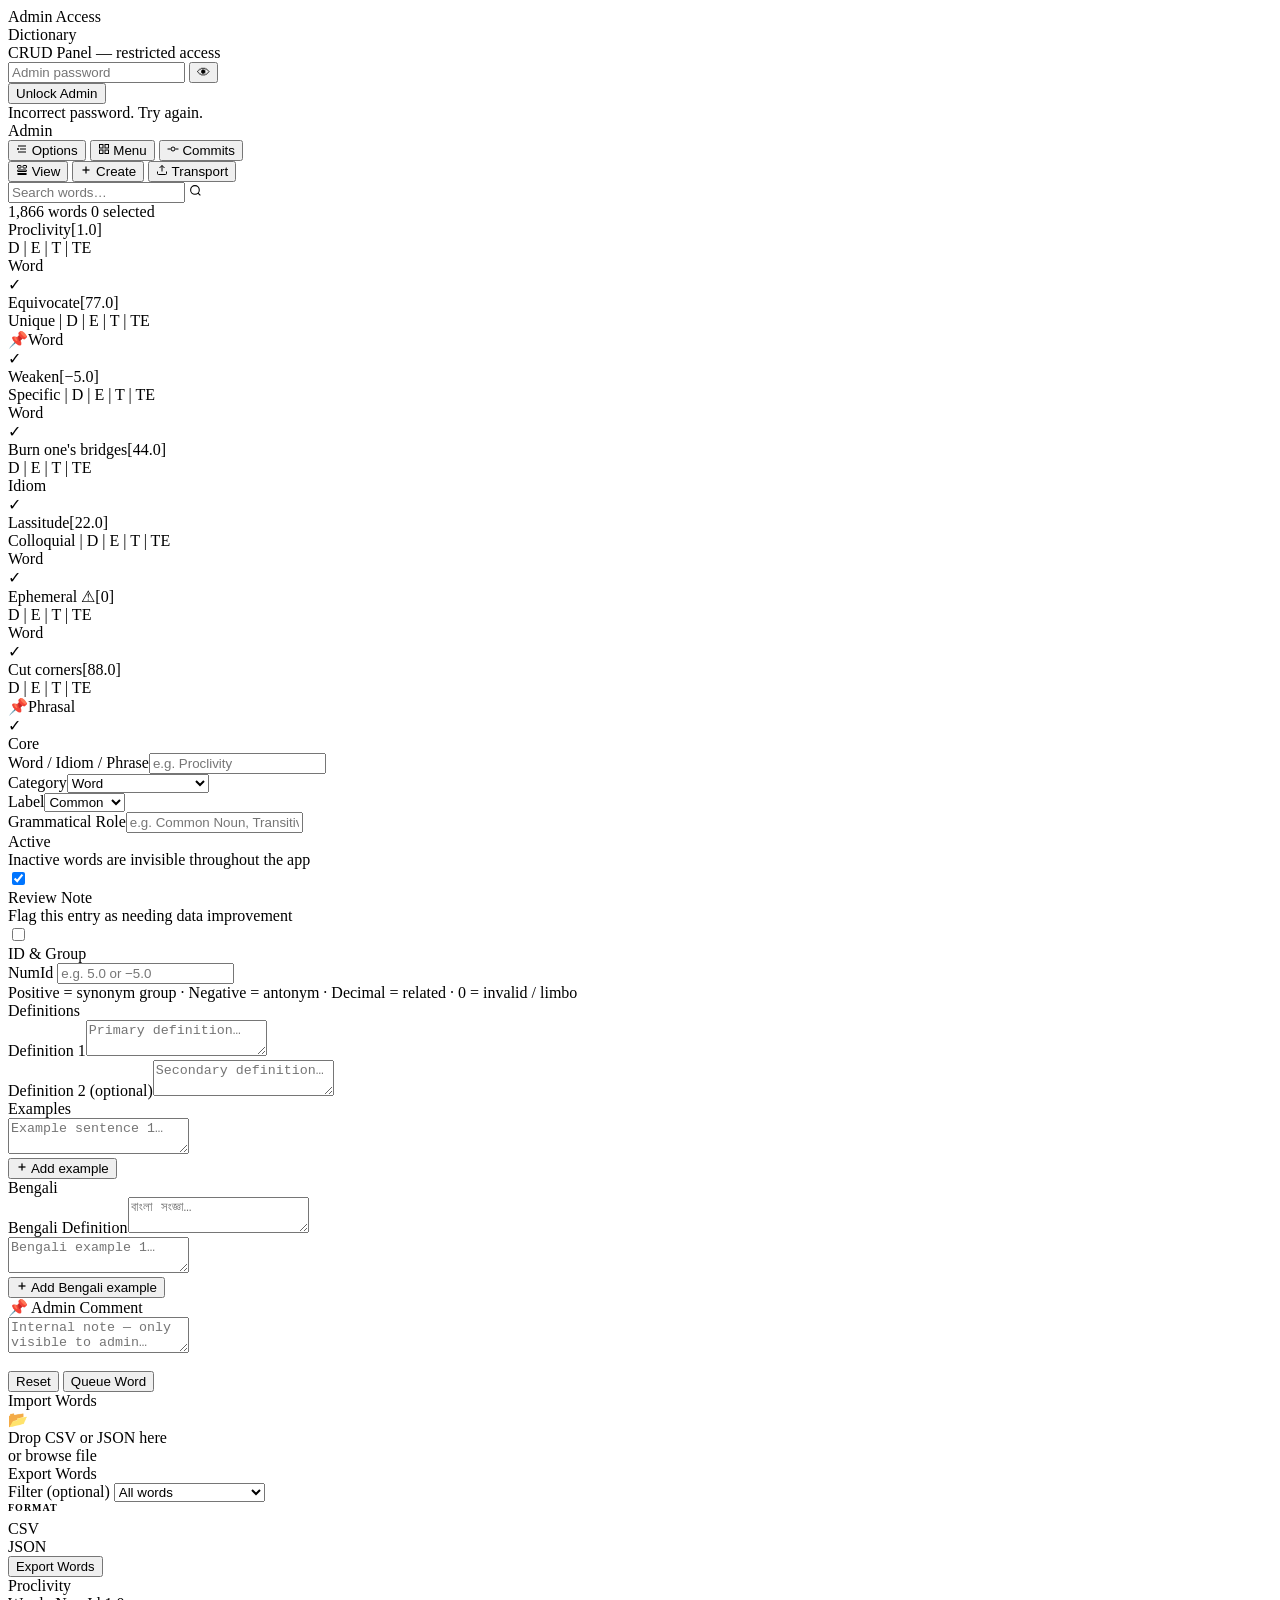
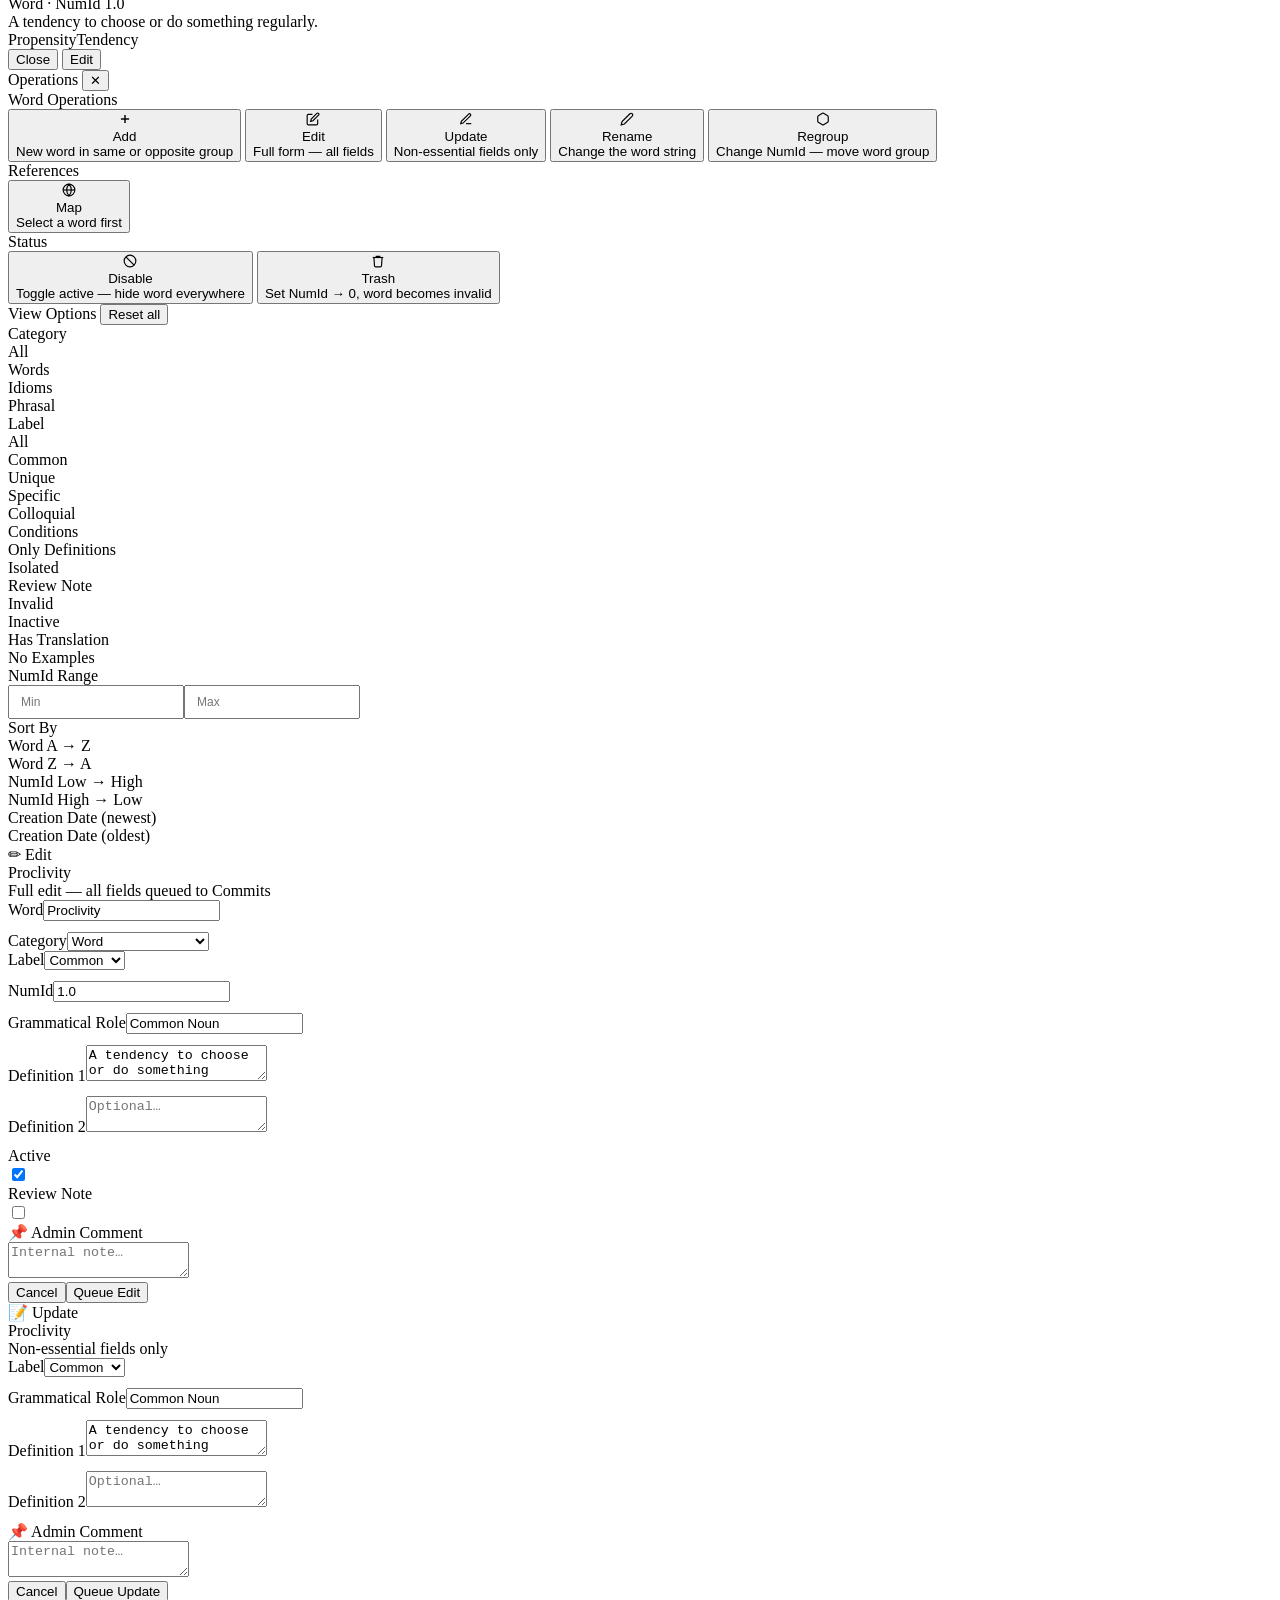
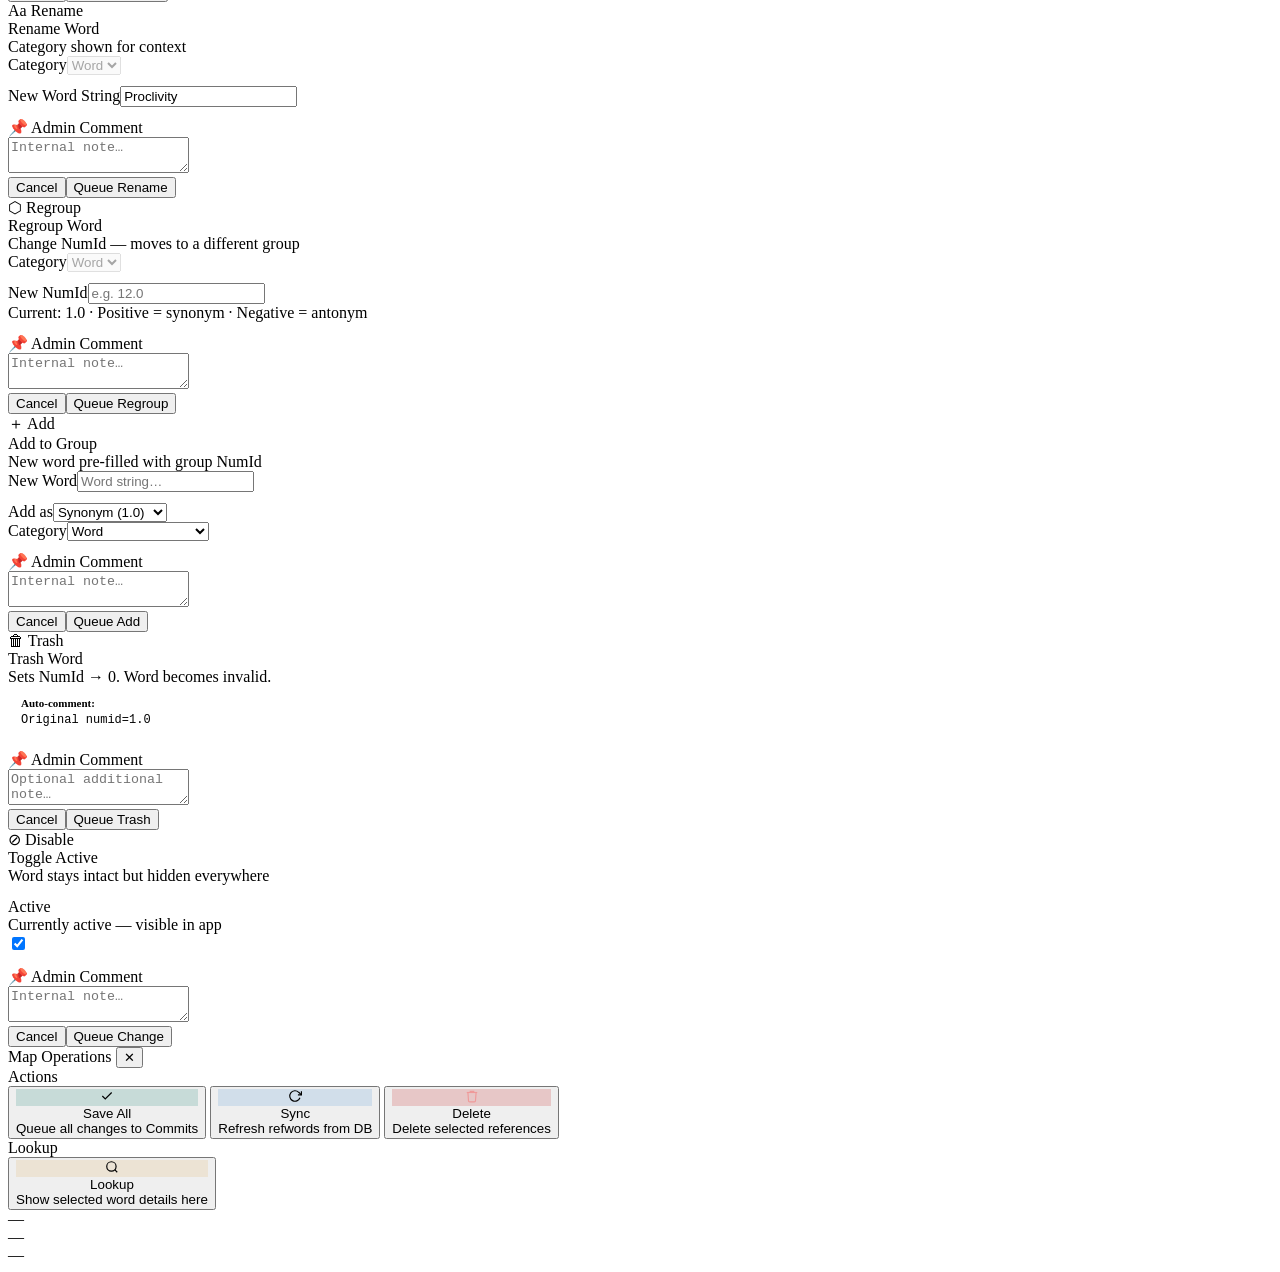
==== crud/index.html @ 8e841afc "Create index.html" ====
<!DOCTYPE html>
<html lang="en">
<head>
<meta charset="UTF-8">
<meta name="viewport" content="width=device-width, initial-scale=1.0, maximum-scale=1.0">
<title>Dictionary — CRUD</title>
<link href="https://fonts.googleapis.com/css2?family=Lora:ital,wght@0,400;0,600;0,700;1,400&family=DM+Sans:wght@300;400;500;600;700&display=swap" rel="stylesheet">
<link rel="stylesheet" href="../core/style.css">
</head>
<body>

<!-- ══ GATE ══ -->
<div class="screen active" id="gateScreen">
  <div class="gate-wrap">
    <div class="gate-eyebrow">Admin Access</div>
    <div class="gate-title">Dictionary</div>
    <div class="gate-subtitle">CRUD Panel — restricted access</div>
    <div class="gate-form">
      <div class="gate-input-wrap">
        <input type="password" id="gateInput" class="gate-input" placeholder="Admin password" autocomplete="off"/>
        <button class="gate-eye" onclick="toggleEye()">👁</button>
      </div>
      <button class="gate-btn" onclick="unlockAdmin()">Unlock Admin</button>
      <div class="gate-error hidden" id="gateError">Incorrect password. Try again.</div>
    </div>
  </div>
</div>

<!-- ══ CRUD SCREEN ══ -->
<div class="screen" id="crudScreen">

  <nav class="navbar">
    <div class="app-title">Admin</div>
    <div class="nav-right">
      <button class="nav-btn" onclick="openOptions()">
        <svg viewBox="0 0 24 24" width="12" height="12" fill="none" stroke="currentColor" stroke-width="2"><line x1="4" y1="6" x2="20" y2="6"/><line x1="8" y1="12" x2="20" y2="12"/><line x1="4" y1="18" x2="20" y2="18"/><circle cx="4" cy="12" r="2" fill="currentColor" stroke="none"/></svg>
        Options
      </button>
      <button class="nav-btn" onclick="openMenu()">
        <svg viewBox="0 0 24 24" width="12" height="12" fill="none" stroke="currentColor" stroke-width="2"><rect x="3" y="3" width="7" height="7"/><rect x="14" y="3" width="7" height="7"/><rect x="3" y="14" width="7" height="7"/><rect x="14" y="14" width="7" height="7"/></svg>
        Menu
      </button>
      <button class="nav-btn commit-btn" onclick="goToCommits()">
        <svg viewBox="0 0 24 24" width="12" height="12" fill="none" stroke="currentColor" stroke-width="2"><circle cx="12" cy="12" r="4"/><line x1="1.05" y1="12" x2="7" y2="12"/><line x1="17.01" y1="12" x2="22.96" y2="12"/></svg>
        Commits
        <span class="commit-badge" id="commitBadge" style="display:none">0</span>
      </button>
    </div>
  </nav>

  <div class="crud-tabs">
    <button class="crud-tab active" onclick="switchTab('view', this)">
      <svg viewBox="0 0 24 24" width="12" height="12" fill="none" stroke="currentColor" stroke-width="2"><rect x="3" y="3" width="7" height="5" rx="1"/><rect x="14" y="3" width="7" height="5" rx="1"/><rect x="3" y="12" width="18" height="3" rx="1"/><rect x="3" y="19" width="18" height="2" rx="1"/></svg>
      View
    </button>
    <button class="crud-tab" onclick="switchTab('create', this)">
      <svg viewBox="0 0 24 24" width="12" height="12" fill="none" stroke="currentColor" stroke-width="2.5"><line x1="12" y1="5" x2="12" y2="19"/><line x1="5" y1="12" x2="19" y2="12"/></svg>
      Create
    </button>
    <button class="crud-tab" onclick="switchTab('transport', this)">
      <svg viewBox="0 0 24 24" width="12" height="12" fill="none" stroke="currentColor" stroke-width="2"><path d="M21 15v4a2 2 0 0 1-2 2H5a2 2 0 0 1-2-2v-4"/><polyline points="17 8 12 3 7 8"/><line x1="12" y1="3" x2="12" y2="15"/></svg>
      Transport
    </button>
  </div>

  <div class="crud-body">

    <!-- VIEW TAB -->
    <div class="crud-panel active" id="panel-view">
      <div class="view-controls">
        <div class="view-search-wrap">
          <input class="view-search" type="text" placeholder="Search words…" oninput="filterView(this.value)"/>
          <svg class="view-search-icon" viewBox="0 0 24 24" width="13" height="13" fill="none" stroke="currentColor" stroke-width="2"><circle cx="11" cy="11" r="8"/><line x1="21" y1="21" x2="16.65" y2="16.65"/></svg>
        </div>
      </div>
      <div class="view-count-bar">
        <span class="view-count">1,866 words</span>
        <span class="view-selected-label" id="selectedLabel">0 selected</span>
      </div>
      <div id="wordTilesList">

        <div class="word-tile" data-uid="1" data-word="Proclivity" data-numid="1.0" data-cat="Word" data-label="" data-note="0" data-def="A tendency to choose or do something regularly; an inclination or predisposition toward a particular thing.">
          <div class="tile-inner">
            <div class="tile-body">
              <div class="tile-line1"><span class="tile-word">Proclivity</span><span class="tile-numid-wrap"><span class="tile-bracket">[</span><span class="tile-numid">1.0</span><span class="tile-bracket">]</span></span></div>
              <div class="tile-line2"><span class="tile-meta-text">D | E <span class="meta-dim">| T | TE</span></span></div>
            </div>
            <div class="tile-right"><span class="tile-badge badge-word">Word</span><div class="tile-check">✓</div></div>
          </div>
        </div>

        <div class="word-tile" data-uid="2" data-word="Equivocate" data-numid="77.0" data-cat="Word" data-label="Unique" data-note="1" data-def="Use ambiguous language so as to conceal the truth or avoid committing oneself.">
          <div class="tile-inner">
            <div class="tile-body">
              <div class="tile-line1"><span class="tile-word">Equivocate</span><span class="tile-numid-wrap"><span class="tile-bracket">[</span><span class="tile-numid">77.0</span><span class="tile-bracket">]</span></span></div>
              <div class="tile-line2"><span class="tile-meta-text">Unique | D | E | T | TE</span></div>
            </div>
            <div class="tile-right"><span class="tile-note-icon">📌</span><span class="tile-badge badge-word">Word</span><div class="tile-check">✓</div></div>
          </div>
        </div>

        <div class="word-tile" data-uid="3" data-word="Weaken" data-numid="-5.0" data-cat="Word" data-label="Specific" data-note="0" data-def="Make or become weaker in power, resolve, or physical strength.">
          <div class="tile-inner">
            <div class="tile-body">
              <div class="tile-line1"><span class="tile-word">Weaken</span><span class="tile-numid-wrap"><span class="tile-bracket">[</span><span class="tile-numid">−5.0</span><span class="tile-bracket">]</span></span></div>
              <div class="tile-line2"><span class="tile-meta-text">Specific | D <span class="meta-dim">| E | T | TE</span></span></div>
            </div>
            <div class="tile-right"><span class="tile-badge badge-word">Word</span><div class="tile-check">✓</div></div>
          </div>
        </div>

        <div class="word-tile" data-uid="4" data-word="Burn one's bridges" data-numid="44.0" data-cat="Idiom" data-label="" data-note="0" data-def="Do something that makes it impossible to return to a previous situation.">
          <div class="tile-inner">
            <div class="tile-body">
              <div class="tile-line1"><span class="tile-word">Burn one's bridges</span><span class="tile-numid-wrap"><span class="tile-bracket">[</span><span class="tile-numid">44.0</span><span class="tile-bracket">]</span></span></div>
              <div class="tile-line2"><span class="tile-meta-text">D | E | T <span class="meta-dim">| TE</span></span></div>
            </div>
            <div class="tile-right"><span class="tile-badge badge-idiom">Idiom</span><div class="tile-check">✓</div></div>
          </div>
        </div>

        <div class="word-tile inactive-tile" data-uid="5" data-word="Lassitude" data-numid="22.0" data-cat="Word" data-label="Colloquial" data-note="0" data-def="Physical or mental weariness; lack of energy.">
          <div class="tile-inner">
            <div class="tile-body">
              <div class="tile-line1"><span class="tile-word">Lassitude</span><span class="tile-numid-wrap"><span class="tile-bracket">[</span><span class="tile-numid">22.0</span><span class="tile-bracket">]</span></span></div>
              <div class="tile-line2"><span class="tile-meta-text">Colloquial <span class="meta-dim">| D | E | T | TE</span></span></div>
            </div>
            <div class="tile-right"><span class="tile-badge badge-word">Word</span><div class="tile-check">✓</div></div>
          </div>
        </div>

        <div class="word-tile invalid-tile" data-uid="6" data-word="Ephemeral" data-numid="0" data-cat="Word" data-label="" data-note="0" data-def="Lasting for a very short time.">
          <div class="tile-inner">
            <div class="tile-body">
              <div class="tile-line1"><span class="tile-word invalid">Ephemeral ⚠</span><span class="tile-numid-wrap"><span class="tile-bracket">[</span><span class="tile-numid" style="color:var(--warn)">0</span><span class="tile-bracket">]</span></span></div>
              <div class="tile-line2"><span class="tile-meta-text">D <span class="meta-dim">| E | T | TE</span></span></div>
            </div>
            <div class="tile-right"><span class="tile-badge badge-word">Word</span><div class="tile-check">✓</div></div>
          </div>
        </div>

        <div class="word-tile" data-uid="7" data-word="Cut corners" data-numid="88.0" data-cat="Phrasal" data-label="" data-note="1" data-def="Do something in the easiest or cheapest way, sacrificing quality.">
          <div class="tile-inner">
            <div class="tile-body">
              <div class="tile-line1"><span class="tile-word">Cut corners</span><span class="tile-numid-wrap"><span class="tile-bracket">[</span><span class="tile-numid">88.0</span><span class="tile-bracket">]</span></span></div>
              <div class="tile-line2"><span class="tile-meta-text">D | E <span class="meta-dim">| T | TE</span></span></div>
            </div>
            <div class="tile-right"><span class="tile-note-icon">📌</span><span class="tile-badge badge-phrasal">Phrasal</span><div class="tile-check">✓</div></div>
          </div>
        </div>

      </div>
    </div>

    <!-- CREATE TAB -->
    <div class="crud-panel" id="panel-create">
      <div class="form-section">
        <div class="form-section-header"><span class="form-section-title">Core</span></div>
        <div class="form-section-body">
          <div class="form-field"><label class="form-label">Word / Idiom / Phrase</label><input class="form-input" type="text" placeholder="e.g. Proclivity"/></div>
          <div class="form-row">
            <div class="form-field"><label class="form-label">Category</label><select class="form-select"><option>Word</option><option>Idiom / Phrase</option><option>Phrasal Verb / Prep.</option></select></div>
            <div class="form-field"><label class="form-label">Label</label><select class="form-select"><option value="0">Common</option><option value="1">Unique</option><option value="2">Specific</option><option value="3">Colloquial</option></select></div>
          </div>
          <div class="form-field"><label class="form-label">Grammatical Role</label><input class="form-input" type="text" placeholder="e.g. Common Noun, Transitive Verb…"/></div>
          <div class="toggle-row">
            <div><div class="toggle-label">Active</div><div class="toggle-sub">Inactive words are invisible throughout the app</div></div>
            <label class="toggle"><input type="checkbox" checked/><span class="toggle-slider"></span></label>
          </div>
          <div class="toggle-row">
            <div><div class="toggle-label">Review Note</div><div class="toggle-sub">Flag this entry as needing data improvement</div></div>
            <label class="toggle"><input type="checkbox"/><span class="toggle-slider"></span></label>
          </div>
        </div>
      </div>
      <div class="form-section">
        <div class="form-section-header"><span class="form-section-title">ID &amp; Group</span></div>
        <div class="form-section-body">
          <div class="form-field">
            <label class="form-label">NumId</label>
            <input class="form-input" type="number" step="0.1" placeholder="e.g. 5.0 or −5.0"/>
            <div class="numid-hint">Positive = synonym group · Negative = antonym · Decimal = related · 0 = invalid / limbo</div>
          </div>
        </div>
      </div>
      <div class="form-section">
        <div class="form-section-header"><span class="form-section-title">Definitions</span></div>
        <div class="form-section-body">
          <div class="form-field"><label class="form-label">Definition 1</label><textarea class="form-input" placeholder="Primary definition…"></textarea></div>
          <div class="form-field"><label class="form-label">Definition 2 <span style="font-weight:400;text-transform:none;letter-spacing:0">(optional)</span></label><textarea class="form-input" placeholder="Secondary definition…"></textarea></div>
        </div>
      </div>
      <div class="form-section">
        <div class="form-section-header"><span class="form-section-title">Examples</span><span style="font-size:11px;color:rgba(255,255,255,.4)">up to 5</span></div>
        <div class="form-section-body">
          <div class="examples-list" id="examplesList">
            <div class="example-row"><textarea class="form-input" placeholder="Example sentence 1…"></textarea></div>
          </div>
          <button class="add-more-btn" onclick="addExample()">
            <svg viewBox="0 0 24 24" width="12" height="12" fill="none" stroke="currentColor" stroke-width="2.5"><line x1="12" y1="5" x2="12" y2="19"/><line x1="5" y1="12" x2="19" y2="12"/></svg>
            Add example
          </button>
        </div>
      </div>
      <div class="form-section">
        <div class="form-section-header"><span class="form-section-title">Bengali</span><span style="font-size:11px;color:rgba(255,255,255,.4)">optional</span></div>
        <div class="form-section-body">
          <div class="form-field"><label class="form-label">Bengali Definition</label><textarea class="form-input" placeholder="বাংলা সংজ্ঞা…"></textarea></div>
          <div class="examples-list" id="bengaliExList">
            <div class="example-row"><textarea class="form-input" placeholder="Bengali example 1…"></textarea></div>
          </div>
          <button class="add-more-btn" onclick="addBengaliExample()">
            <svg viewBox="0 0 24 24" width="12" height="12" fill="none" stroke="currentColor" stroke-width="2.5"><line x1="12" y1="5" x2="12" y2="19"/><line x1="5" y1="12" x2="19" y2="12"/></svg>
            Add Bengali example
          </button>
        </div>
      </div>
      <div class="comment-box" style="margin-bottom:14px">
        <div class="comment-box-label">📌 Admin Comment</div>
        <textarea placeholder="Internal note — only visible to admin…"></textarea>
      </div>
      <div class="form-actions">
        <button class="btn-secondary" onclick="resetForm()">Reset</button>
        <button class="btn-primary" onclick="queueAction('create')">Queue Word</button>
      </div>
    </div>

    <!-- TRANSPORT TAB -->
    <div class="crud-panel" id="panel-transport">
      <div class="form-section">
        <div class="form-section-header"><span class="form-section-title">Import Words</span></div>
        <div class="form-section-body" style="padding-bottom:0">
          <div class="import-drop-zone" id="dropZone" onclick="simulateUpload()" style="margin-bottom:0;border-radius:9px;">
            <div class="import-drop-icon">📂</div>
            <div class="import-drop-title">Drop CSV or JSON here</div>
            <div class="import-drop-sub">or <span>browse file</span></div>
          </div>
        </div>
        <div id="importPreviewWrap" style="display:none">
          <div class="import-summary" style="margin:12px 15px;border-radius:9px;">
            <div class="summary-stat"><div class="summary-num">42</div><div class="summary-label">To Add</div></div>
            <div class="summary-stat"><div class="summary-num" style="color:var(--syn)">3</div><div class="summary-label">Skipped</div></div>
            <div class="summary-stat"><div class="summary-num" style="color:var(--def)">0</div><div class="summary-label">Errors</div></div>
          </div>
          <div class="import-table-wrap" style="margin:0 0 1px">
            <table class="import-table">
              <thead><tr><th>Word</th><th>NumId</th><th>Definition</th><th>Status</th></tr></thead>
              <tbody>
                <tr><td class="td-word">Equivocate</td><td class="td-id">77.0</td><td>To use ambiguous…</td><td><span style="font-size:10px;font-weight:700;padding:2px 7px;border-radius:999px;background:var(--syn-bg);color:var(--syn)">New</span></td></tr>
                <tr class="td-skip"><td class="td-word">Abase</td><td class="td-id">12.0</td><td>To lower in rank…</td><td><span style="font-size:10px;font-weight:700;padding:2px 7px;border-radius:999px;background:var(--surface2);color:var(--text-secondary)">Skip</span></td></tr>
                <tr><td class="td-word">Loquacious</td><td class="td-id">99.0</td><td>Tending to talk…</td><td><span style="font-size:10px;font-weight:700;padding:2px 7px;border-radius:999px;background:var(--syn-bg);color:var(--syn)">New</span></td></tr>
              </tbody>
            </table>
          </div>
          <div style="padding:12px 15px;display:flex;gap:8px">
            <button class="btn-secondary" style="font-size:13px;padding:10px" onclick="resetImport()">Cancel</button>
            <button class="btn-primary" style="font-size:13px;padding:10px" onclick="queueAction('import');resetImport()">Queue 42 Words</button>
          </div>
        </div>
      </div>
      <div class="export-section">
        <div class="export-header"><span class="export-title">Export Words</span></div>
        <div class="export-body">
          <div class="form-field">
            <label class="form-label">Filter (optional)</label>
            <select class="form-select"><option>All words</option><option>Category: Words only</option><option>Category: Idioms only</option><option>Label: Unique</option><option>Valid words only</option></select>
          </div>
          <div>
            <div class="opt-group-label" style="font-size:10px;font-weight:700;text-transform:uppercase;letter-spacing:1px;color:var(--text-secondary);margin-bottom:7px;">Format</div>
            <div class="export-format-row">
              <div class="format-chip active" onclick="selectFormat(this)">CSV</div>
              <div class="format-chip" onclick="selectFormat(this)">JSON</div>
            </div>
          </div>
          <button class="btn-primary" style="font-size:13px" onclick="showToast('📥 Export ready','success')">Export Words</button>
        </div>
      </div>
    </div>

  </div>
</div>

<!-- ══ HOLD POPUP ══ -->
<div class="hold-overlay" id="holdOverlay" onclick="closeHoldPopup()">
  <div class="hold-popup" onclick="event.stopPropagation()">
    <div class="hold-popup-handle"></div>
    <div class="hold-popup-word" id="popupWord">Proclivity</div>
    <div class="hold-popup-meta" id="popupMeta">Word · NumId 1.0</div>
    <div class="hold-popup-def" id="popupDef">A tendency to choose or do something regularly.</div>
    <div class="hold-popup-syns"><span class="hold-popup-syn">Propensity</span><span class="hold-popup-syn">Tendency</span></div>
    <div class="hold-popup-actions">
      <button class="hold-popup-btn hold-popup-close" onclick="closeHoldPopup()">Close</button>
      <button class="hold-popup-btn hold-popup-edit" onclick="closeHoldPopup();openOpModal('edit')">Edit</button>
    </div>
  </div>
</div>

<!-- ══ CRUD MENU ══ -->
<div class="sidebar-overlay" id="sidebarOverlay" onclick="closeMenu()"></div>
<div class="sidebar" id="crudMenuSidebar">
  <div class="sidebar-header">
    <span class="sidebar-title">Operations</span>
    <button class="sidebar-close" onclick="closeMenu()">✕</button>
  </div>
  <div class="sidebar-section-label">Word Operations</div>
  <button class="menu-item" id="menuAdd" onclick="closeMenu();openOpModal('add')">
    <div class="menu-icon mi-add"><svg viewBox="0 0 24 24" width="14" height="14" fill="none" stroke="currentColor" stroke-width="2.5"><line x1="12" y1="5" x2="12" y2="19"/><line x1="5" y1="12" x2="19" y2="12"/></svg></div>
    <div class="menu-text"><div class="menu-label">Add</div><div class="menu-desc">New word in same or opposite group</div></div>
  </button>
  <button class="menu-item" id="menuEdit" onclick="closeMenu();openOpModal('edit')">
    <div class="menu-icon mi-edit"><svg viewBox="0 0 24 24" width="14" height="14" fill="none" stroke="currentColor" stroke-width="2"><path d="M11 4H4a2 2 0 0 0-2 2v14a2 2 0 0 0 2 2h14a2 2 0 0 0 2-2v-7"/><path d="M18.5 2.5a2.121 2.121 0 0 1 3 3L12 15l-4 1 1-4 9.5-9.5z"/></svg></div>
    <div class="menu-text"><div class="menu-label">Edit</div><div class="menu-desc">Full form — all fields</div></div>
  </button>
  <button class="menu-item" id="menuUpdate" onclick="closeMenu();openOpModal('update')">
    <div class="menu-icon mi-update"><svg viewBox="0 0 24 24" width="14" height="14" fill="none" stroke="currentColor" stroke-width="2"><path d="M12 20h9"/><path d="M16.5 3.5a2.121 2.121 0 0 1 3 3L7 19l-4 1 1-4L16.5 3.5z"/></svg></div>
    <div class="menu-text"><div class="menu-label">Update</div><div class="menu-desc">Non-essential fields only</div></div>
  </button>
  <button class="menu-item" id="menuRename" onclick="closeMenu();openOpModal('rename')">
    <div class="menu-icon mi-rename"><svg viewBox="0 0 24 24" width="14" height="14" fill="none" stroke="currentColor" stroke-width="2"><path d="M17 3a2.828 2.828 0 1 1 4 4L7.5 20.5 2 22l1.5-5.5L17 3z"/></svg></div>
    <div class="menu-text"><div class="menu-label">Rename</div><div class="menu-desc">Change the word string</div></div>
  </button>
  <button class="menu-item" id="menuRegroup" onclick="closeMenu();openOpModal('regroup')">
    <div class="menu-icon mi-regroup"><svg viewBox="0 0 24 24" width="14" height="14" fill="none" stroke="currentColor" stroke-width="2"><path d="M21 16V8a2 2 0 0 0-1-1.73l-7-4a2 2 0 0 0-2 0l-7 4A2 2 0 0 0 3 8v8a2 2 0 0 0 1 1.73l7 4a2 2 0 0 0 2 0l7-4A2 2 0 0 0 21 16z"/></svg></div>
    <div class="menu-text"><div class="menu-label">Regroup</div><div class="menu-desc">Change NumId — move word group</div></div>
  </button>
  <div class="sidebar-divider"></div>
  <div class="sidebar-section-label">References</div>
  <button class="menu-item" id="menuMapBtn" onclick="closeMenu();openMapPanel()">
    <div class="menu-icon mi-map"><svg viewBox="0 0 24 24" width="14" height="14" fill="none" stroke="currentColor" stroke-width="2"><circle cx="12" cy="12" r="10"/><line x1="2" y1="12" x2="22" y2="12"/><path d="M12 2a15.3 15.3 0 0 1 4 10 15.3 15.3 0 0 1-4 10 15.3 15.3 0 0 1-4-10 15.3 15.3 0 0 1 4-10z"/></svg></div>
    <div class="menu-text"><div class="menu-label">Map</div><div class="menu-desc" id="mapMenuDesc">Select a word first</div></div>
  </button>
  <div class="sidebar-divider"></div>
  <div class="sidebar-section-label">Status</div>
  <button class="menu-item" id="menuDisable" onclick="closeMenu();openOpModal('disable')">
    <div class="menu-icon mi-disable"><svg viewBox="0 0 24 24" width="14" height="14" fill="none" stroke="currentColor" stroke-width="2"><circle cx="12" cy="12" r="10"/><line x1="4.93" y1="4.93" x2="19.07" y2="19.07"/></svg></div>
    <div class="menu-text"><div class="menu-label">Disable</div><div class="menu-desc">Toggle active — hide word everywhere</div></div>
  </button>
  <button class="menu-item" id="menuTrash" onclick="closeMenu();openOpModal('trash')">
    <div class="menu-icon mi-trash"><svg viewBox="0 0 24 24" width="14" height="14" fill="none" stroke="currentColor" stroke-width="2"><polyline points="3 6 5 6 21 6"/><path d="M19 6l-1 14a2 2 0 0 1-2 2H8a2 2 0 0 1-2-2L5 6"/><path d="M9 6V4h6v2"/></svg></div>
    <div class="menu-text"><div class="menu-label">Trash</div><div class="menu-desc">Set NumId → 0, word becomes invalid</div></div>
  </button>
</div>

<!-- ══ OPTIONS SHEET ══ -->
<div class="options-overlay" id="optionsOverlay" onclick="closeOptions()"></div>
<div class="options-sheet" id="optionsSheet">
  <div class="options-handle"></div>
  <div class="options-header">
    <span class="options-title">View Options</span>
    <button class="options-reset" onclick="showToast('Options reset')">Reset all</button>
  </div>
  <div class="options-body">
    <div><div class="opt-group-label">Category</div><div class="opt-chips"><div class="opt-chip active" onclick="toggleChip(this)">All</div><div class="opt-chip" onclick="toggleChip(this)">Words</div><div class="opt-chip" onclick="toggleChip(this)">Idioms</div><div class="opt-chip" onclick="toggleChip(this)">Phrasal</div></div></div>
    <div><div class="opt-group-label">Label</div><div class="opt-chips"><div class="opt-chip active" onclick="toggleChip(this)">All</div><div class="opt-chip" onclick="toggleChip(this)">Common</div><div class="opt-chip" onclick="toggleChip(this)">Unique</div><div class="opt-chip" onclick="toggleChip(this)">Specific</div><div class="opt-chip" onclick="toggleChip(this)">Colloquial</div></div></div>
    <div><div class="opt-group-label">Conditions</div><div class="opt-chips"><div class="opt-chip" onclick="toggleChip(this)">Only Definitions</div><div class="opt-chip ant-chip" onclick="toggleChip(this)">Isolated</div><div class="opt-chip" onclick="toggleChip(this)">Review Note</div><div class="opt-chip danger-chip" onclick="toggleChip(this)">Invalid</div><div class="opt-chip danger-chip" onclick="toggleChip(this)">Inactive</div><div class="opt-chip" onclick="toggleChip(this)">Has Translation</div><div class="opt-chip" onclick="toggleChip(this)">No Examples</div></div></div>
    <div><div class="opt-group-label">NumId Range</div><div class="form-row" style="gap:8px"><input class="form-input" type="number" placeholder="Min" style="font-size:12px;padding:8px 11px"/><input class="form-input" type="number" placeholder="Max" style="font-size:12px;padding:8px 11px"/></div></div>
    <div>
      <div class="opt-group-label">Sort By</div>
      <div class="sort-option active" onclick="selectSort(this)"><div class="sort-dot"></div><span class="sort-option-label">Word A → Z</span></div>
      <div class="sort-option" onclick="selectSort(this)"><div class="sort-dot"></div><span class="sort-option-label">Word Z → A</span></div>
      <div class="sort-option" onclick="selectSort(this)"><div class="sort-dot"></div><span class="sort-option-label">NumId Low → High</span></div>
      <div class="sort-option" onclick="selectSort(this)"><div class="sort-dot"></div><span class="sort-option-label">NumId High → Low</span></div>
      <div class="sort-option" onclick="selectSort(this)"><div class="sort-dot"></div><span class="sort-option-label">Creation Date (newest)</span></div>
      <div class="sort-option" onclick="selectSort(this)"><div class="sort-dot"></div><span class="sort-option-label">Creation Date (oldest)</span></div>
    </div>
  </div>
</div>

<!-- ══ OPERATION MODALS ══ -->
<div class="modal-overlay" id="editModal">
  <div class="modal"><div class="modal-handle"></div><span class="op-badge op-edit">✏ Edit</span><div class="modal-title">Proclivity</div><div class="modal-subtitle">Full edit — all fields queued to Commits</div>
  <div class="form-field" style="margin-bottom:11px"><label class="form-label">Word</label><input class="form-input" type="text" value="Proclivity"/></div>
  <div class="form-row" style="margin-bottom:11px"><div class="form-field"><label class="form-label">Category</label><select class="form-select"><option>Word</option><option>Idiom / Phrase</option><option>Phrasal Verb / Prep.</option></select></div><div class="form-field"><label class="form-label">Label</label><select class="form-select"><option>Common</option><option>Unique</option><option>Specific</option><option>Colloquial</option></select></div></div>
  <div class="form-field" style="margin-bottom:11px"><label class="form-label">NumId</label><input class="form-input" type="number" value="1.0"/></div>
  <div class="form-field" style="margin-bottom:11px"><label class="form-label">Grammatical Role</label><input class="form-input" type="text" value="Common Noun"/></div>
  <div class="form-field" style="margin-bottom:11px"><label class="form-label">Definition 1</label><textarea class="form-input">A tendency to choose or do something regularly.</textarea></div>
  <div class="form-field" style="margin-bottom:11px"><label class="form-label">Definition 2</label><textarea class="form-input" placeholder="Optional…"></textarea></div>
  <div class="toggle-row"><div><div class="toggle-label">Active</div></div><label class="toggle"><input type="checkbox" checked/><span class="toggle-slider"></span></label></div>
  <div class="toggle-row"><div><div class="toggle-label">Review Note</div></div><label class="toggle"><input type="checkbox"/><span class="toggle-slider"></span></label></div>
  <div class="comment-box"><div class="comment-box-label">📌 Admin Comment</div><textarea placeholder="Internal note…"></textarea></div>
  <div class="modal-btn-row"><button class="btn-secondary" onclick="closeModal('editModal')">Cancel</button><button class="btn-primary" onclick="closeModal('editModal');queueAction('edit')">Queue Edit</button></div>
  </div>
</div>

<div class="modal-overlay" id="updateModal">
  <div class="modal"><div class="modal-handle"></div><span class="op-badge op-update">📝 Update</span><div class="modal-title">Proclivity</div><div class="modal-subtitle">Non-essential fields only</div>
  <div class="form-field" style="margin-bottom:11px"><label class="form-label">Label</label><select class="form-select"><option>Common</option><option>Unique</option><option>Specific</option><option>Colloquial</option></select></div>
  <div class="form-field" style="margin-bottom:11px"><label class="form-label">Grammatical Role</label><input class="form-input" type="text" value="Common Noun"/></div>
  <div class="form-field" style="margin-bottom:11px"><label class="form-label">Definition 1</label><textarea class="form-input">A tendency to choose or do something regularly.</textarea></div>
  <div class="form-field" style="margin-bottom:11px"><label class="form-label">Definition 2</label><textarea class="form-input" placeholder="Optional…"></textarea></div>
  <div class="comment-box"><div class="comment-box-label">📌 Admin Comment</div><textarea placeholder="Internal note…"></textarea></div>
  <div class="modal-btn-row"><button class="btn-secondary" onclick="closeModal('updateModal')">Cancel</button><button class="btn-primary" onclick="closeModal('updateModal');queueAction('update')">Queue Update</button></div>
  </div>
</div>

<div class="modal-overlay" id="renameModal">
  <div class="modal"><div class="modal-handle"></div><span class="op-badge op-rename">Aa Rename</span><div class="modal-title">Rename Word</div><div class="modal-subtitle">Category shown for context</div>
  <div class="form-field" style="margin-bottom:11px"><label class="form-label">Category</label><select class="form-select" disabled><option>Word</option></select></div>
  <div class="form-field" style="margin-bottom:11px"><label class="form-label">New Word String</label><input class="form-input" type="text" value="Proclivity"/></div>
  <div class="comment-box"><div class="comment-box-label">📌 Admin Comment</div><textarea placeholder="Internal note…"></textarea></div>
  <div class="modal-btn-row"><button class="btn-secondary" onclick="closeModal('renameModal')">Cancel</button><button class="btn-primary" onclick="closeModal('renameModal');queueAction('rename')">Queue Rename</button></div>
  </div>
</div>

<div class="modal-overlay" id="regroupModal">
  <div class="modal"><div class="modal-handle"></div><span class="op-badge op-regroup">⬡ Regroup</span><div class="modal-title">Regroup Word</div><div class="modal-subtitle">Change NumId — moves to a different group</div>
  <div class="form-field" style="margin-bottom:11px"><label class="form-label">Category</label><select class="form-select" disabled><option>Word</option></select></div>
  <div class="form-field" style="margin-bottom:4px"><label class="form-label">New NumId</label><input class="form-input" type="number" step="0.1" placeholder="e.g. 12.0"/><div class="numid-hint">Current: 1.0 · Positive = synonym · Negative = antonym</div></div>
  <div class="comment-box" style="margin-top:12px"><div class="comment-box-label">📌 Admin Comment</div><textarea placeholder="Internal note…"></textarea></div>
  <div class="modal-btn-row"><button class="btn-secondary" onclick="closeModal('regroupModal')">Cancel</button><button class="btn-primary" onclick="closeModal('regroupModal');queueAction('regroup')">Queue Regroup</button></div>
  </div>
</div>

<div class="modal-overlay" id="addModal">
  <div class="modal"><div class="modal-handle"></div><span class="op-badge op-add">＋ Add</span><div class="modal-title">Add to Group</div><div class="modal-subtitle">New word pre-filled with group NumId</div>
  <div class="form-field" style="margin-bottom:11px"><label class="form-label">New Word</label><input class="form-input" type="text" placeholder="Word string…"/></div>
  <div class="form-row" style="margin-bottom:11px"><div class="form-field"><label class="form-label">Add as</label><select class="form-select"><option>Synonym (1.0)</option><option>Antonym (−1.0)</option></select></div><div class="form-field"><label class="form-label">Category</label><select class="form-select"><option>Word</option><option>Idiom / Phrase</option><option>Phrasal Verb / Prep.</option></select></div></div>
  <div class="comment-box"><div class="comment-box-label">📌 Admin Comment</div><textarea placeholder="Internal note…"></textarea></div>
  <div class="modal-btn-row"><button class="btn-secondary" onclick="closeModal('addModal')">Cancel</button><button class="btn-primary" onclick="closeModal('addModal');queueAction('add')">Queue Add</button></div>
  </div>
</div>

<div class="modal-overlay" id="trashModal">
  <div class="modal"><div class="modal-handle"></div><span class="op-badge op-trash">🗑 Trash</span><div class="modal-title">Trash Word</div><div class="modal-subtitle" style="color:var(--danger)">Sets NumId → 0. Word becomes invalid.</div>
  <div style="background:var(--danger-bg);border:1px solid var(--danger-border);border-radius:9px;padding:11px 13px;margin-bottom:12px"><div style="font-size:11px;font-weight:700;color:var(--danger);margin-bottom:4px">Auto-comment:</div><div style="font-size:12px;font-family:monospace;color:var(--text)">Original numid=1.0</div></div>
  <div class="comment-box"><div class="comment-box-label">📌 Admin Comment</div><textarea placeholder="Optional additional note…"></textarea></div>
  <div class="modal-btn-row"><button class="btn-secondary" onclick="closeModal('trashModal')">Cancel</button><button class="btn-danger" style="flex:2" onclick="closeModal('trashModal');queueAction('trash')">Queue Trash</button></div>
  </div>
</div>

<div class="modal-overlay" id="disableModal">
  <div class="modal"><div class="modal-handle"></div><span class="op-badge op-disable">⊘ Disable</span><div class="modal-title">Toggle Active</div><div class="modal-subtitle">Word stays intact but hidden everywhere</div>
  <div class="toggle-row" style="padding:13px 0"><div><div class="toggle-label">Active</div><div class="toggle-sub">Currently active — visible in app</div></div><label class="toggle"><input type="checkbox" checked/><span class="toggle-slider"></span></label></div>
  <div class="comment-box"><div class="comment-box-label">📌 Admin Comment</div><textarea placeholder="Internal note…"></textarea></div>
  <div class="modal-btn-row"><button class="btn-secondary" onclick="closeModal('disableModal')">Cancel</button><button class="btn-primary" onclick="closeModal('disableModal');queueAction('disable')">Queue Change</button></div>
  </div>
</div>

<!-- ══ MAP OVERLAY ══ -->
<div class="map-overlay" id="mapOverlay" style="display:none">
  <nav class="navbar">
    <div style="display:flex;align-items:center;gap:10px;flex:1;min-width:0;">
      <button class="nav-back" onclick="closeMapPanel()">
        <svg viewBox="0 0 24 24" width="16" height="16" fill="none" stroke="currentColor" stroke-width="2.5"><polyline points="15 18 9 12 15 6"/></svg>
      </button>
      <div style="font-family:'Lora',serif;font-size:13px;font-weight:700;color:var(--accent-light);letter-spacing:.3px;">Map · References</div>
    </div>
    <div class="nav-right">
      <button class="nav-btn" onclick="openMapMenu()">
        <svg viewBox="0 0 24 24" width="12" height="12" fill="none" stroke="currentColor" stroke-width="2"><rect x="3" y="3" width="7" height="7"/><rect x="14" y="3" width="7" height="7"/><rect x="3" y="14" width="7" height="7"/><rect x="14" y="14" width="7" height="7"/></svg>
        Menu
      </button>
    </div>
  </nav>

  <div class="map-tabs">
    <button class="map-tab active" onclick="switchMapTab('list',this)">
      <svg viewBox="0 0 24 24" width="12" height="12" fill="none" stroke="currentColor" stroke-width="2"><line x1="8" y1="6" x2="21" y2="6"/><line x1="8" y1="12" x2="21" y2="12"/><line x1="8" y1="18" x2="21" y2="18"/><line x1="3" y1="6" x2="3.01" y2="6"/><line x1="3" y1="12" x2="3.01" y2="12"/><line x1="3" y1="18" x2="3.01" y2="18"/></svg>
      List
    </button>
    <button class="map-tab" onclick="switchMapTab('change',this)">
      <svg viewBox="0 0 24 24" width="12" height="12" fill="none" stroke="currentColor" stroke-width="2"><path d="M11 4H4a2 2 0 0 0-2 2v14a2 2 0 0 0 2 2h14a2 2 0 0 0 2-2v-7"/><path d="M18.5 2.5a2.121 2.121 0 0 1 3 3L12 15l-4 1 1-4 9.5-9.5z"/></svg>
      Change
    </button>
    <button class="map-tab" onclick="switchMapTab('ie',this)">
      <svg viewBox="0 0 24 24" width="12" height="12" fill="none" stroke="currentColor" stroke-width="2"><path d="M21 15v4a2 2 0 0 1-2 2H5a2 2 0 0 1-2-2v-4"/><polyline points="7 10 12 15 17 10"/><line x1="12" y1="15" x2="12" y2="3"/></svg>
      Import / Export
    </button>
  </div>

  <div class="map-body">

    <div class="map-panel active" id="mpanel-list">
      <div class="base-word-card">
        <button class="base-card-edit" onclick="showToast('Edit base word…')">🔧</button>
        <div class="base-card-eyebrow">Base Word</div>
        <div class="base-card-word" id="mapBaseWord">—</div>
        <div class="base-card-meta" id="mapBaseMeta">—</div>
        <div class="base-card-def" id="mapBaseDef">—</div>
      </div>
      <div class="ref-count-bar">
        <span class="ref-count" id="mapRefCount">0 references</span>
        <span class="ref-selected-label" id="mapRefSelectedLabel">0 selected</span>
      </div>
      <div class="ref-list" id="mapRefList">
        <div class="ref-row-wrap" id="mwrap-0">
          <div class="ref-row" id="mrow-0">
            <div class="ref-check" onclick="toggleMapRefSelect(0)">✓</div>
            <div class="ref-row-left" onclick="toggleMapRefSelect(0)">
              <div class="ref-word-line"><span class="ref-word">Tendency</span><span class="ref-numid">· 1.0</span></div>
              <div class="ref-meta"><span class="ref-type-badge">coin</span><span class="ref-sep">·</span><span class="ref-conf high">High confidence</span></div>
            </div>
            <div class="ref-row-actions">
              <div class="ref-del-btn" onclick="deleteMapRef(0)"><svg viewBox="0 0 24 24" width="12" height="12" fill="none" stroke="currentColor" stroke-width="2"><polyline points="3 6 5 6 21 6"/><path d="M19 6l-1 14a2 2 0 0 1-2 2H8a2 2 0 0 1-2-2L5 6"/></svg></div>
              <div class="ref-icon-btn" onclick="toggleMapCard(0)">🔧</div>
            </div>
          </div>
        </div>
        <div class="ref-row-wrap" id="mwrap-1">
          <div class="ref-row" id="mrow-1">
            <div class="ref-check" onclick="toggleMapRefSelect(1)">✓</div>
            <div class="ref-row-left" onclick="toggleMapRefSelect(1)">
              <div class="ref-word-line"><span class="ref-word">Disposition</span><span class="ref-numid">· 2.0</span></div>
              <div class="ref-meta"><span class="ref-type-badge" style="background:var(--def-bg);color:var(--def)">infr</span><span class="ref-sep">·</span><span class="ref-conf">Void confidence</span></div>
            </div>
            <div class="ref-row-actions">
              <div class="ref-del-btn" onclick="deleteMapRef(1)"><svg viewBox="0 0 24 24" width="12" height="12" fill="none" stroke="currentColor" stroke-width="2"><polyline points="3 6 5 6 21 6"/><path d="M19 6l-1 14a2 2 0 0 1-2 2H8a2 2 0 0 1-2-2L5 6"/></svg></div>
              <div class="ref-icon-btn" onclick="toggleMapCard(1)">🔧</div>
            </div>
          </div>
        </div>
        <div class="ref-row-wrap" id="mwrap-new">
          <div class="ref-row empty-row" id="mrow-new" onclick="toggleMapCard('new')">
            <div class="empty-row-icon">＋</div>
            <span class="empty-row-label">Add new reference</span>
          </div>
        </div>
      </div>
    </div>

    <div class="map-panel" id="mpanel-change">
      <div class="ref-count-bar"><span class="ref-count">1 change this session</span></div>
      <div class="change-row">
        <div class="change-badge modified">Modified</div>
        <div class="change-body">
          <div class="change-word">Tendency <span class="change-numid">· 1.0</span></div>
          <div class="change-detail"><span class="change-prev">infr · null</span><svg viewBox="0 0 24 24" width="10" height="10" fill="none" stroke="currentColor" stroke-width="2"><polyline points="9 18 15 12 9 6"/></svg><span class="change-next">coin · High</span></div>
        </div>
        <div class="change-revert" onclick="showToast('↩ Reverted','warn')">↩</div>
      </div>
      <div class="empty-state hidden" id="mapChangeEmpty">
        <div class="empty-state-icon">✏️</div>
        <div>No changes yet</div>
        <div style="font-size:11px;margin-top:4px;color:var(--text-secondary)">Changes you make in List will appear here</div>
      </div>
    </div>

    <div class="map-panel" id="mpanel-ie">
      <div class="ie-section">
        <div class="ie-header"><span class="ie-title">Export References</span></div>
        <div class="ie-body">
          <div style="font-size:12px;color:var(--text-secondary);line-height:1.5">Exports current refword changes as a matrix JSON.</div>
          <div class="matrix-preview">
            <table class="matrix-table">
              <thead><tr><th>ref_word</th><th>ref_numid</th><th>p_ex</th><th>p_str</th><th>p_con</th><th>n_ex</th><th>n_str</th><th>n_con</th></tr></thead>
              <tbody><tr><td class="td-word">Tendency</td><td class="td-code">1.0</td><td class="td-exists-1">1</td><td class="td-code">infr</td><td class="td-null">null</td><td class="td-exists-0">0</td><td class="td-null">null</td><td class="td-null">null</td></tr></tbody>
            </table>
          </div>
          <button class="btn-primary" onclick="showToast('📥 Matrix exported','success')">Export Matrix JSON</button>
        </div>
      </div>
      <div class="ie-section">
        <div class="ie-header"><span class="ie-title">Import References</span></div>
        <div class="ie-body">
          <div style="font-size:12px;color:var(--text-secondary);line-height:1.5">Import a matrix JSON file. Validated against current DB state before applying.</div>
          <div class="ie-drop-zone" onclick="showToast('↪ File parsed — validating…','success')">
            <div class="ie-drop-icon">📄</div>
            <div class="ie-drop-title" style="font-size:13px">Drop matrix JSON here</div>
            <div class="ie-drop-sub">or <span>browse file</span></div>
          </div>
        </div>
      </div>
    </div>

  </div>
</div>

<!-- Map Menu -->
<div class="sidebar" id="mapMenuSidebar">
  <div class="sidebar-header">
    <span class="sidebar-title">Map Operations</span>
    <button class="sidebar-close" onclick="closeMapMenu()">✕</button>
  </div>
  <div class="sidebar-section-label">Actions</div>
  <button class="menu-item" onclick="closeMapMenu();mapSaveAll()">
    <div class="menu-icon" style="background:rgba(42,140,126,.2);color:var(--ant-light)"><svg viewBox="0 0 24 24" width="14" height="14" fill="none" stroke="currentColor" stroke-width="2"><polyline points="20 6 9 17 4 12"/></svg></div>
    <div><div class="menu-label">Save All</div><div class="menu-desc">Queue all changes to Commits</div></div>
  </button>
  <button class="menu-item" onclick="closeMapMenu();showToast('↻ Syncing with DB…')">
    <div class="menu-icon" style="background:rgba(91,155,213,.2);color:var(--def-light)"><svg viewBox="0 0 24 24" width="14" height="14" fill="none" stroke="currentColor" stroke-width="2"><polyline points="23 4 23 10 17 10"/><path d="M20.49 15a9 9 0 1 1-2.12-9.36L23 10"/></svg></div>
    <div><div class="menu-label">Sync</div><div class="menu-desc">Refresh refwords from DB</div></div>
  </button>
  <button class="menu-item" onclick="closeMapMenu();deleteMapSelected()">
    <div class="menu-icon" style="background:rgba(198,40,40,.2);color:#ef9a9a"><svg viewBox="0 0 24 24" width="14" height="14" fill="none" stroke="currentColor" stroke-width="2"><polyline points="3 6 5 6 21 6"/><path d="M19 6l-1 14a2 2 0 0 1-2 2H8a2 2 0 0 1-2-2L5 6"/><path d="M9 6V4h6v2"/></svg></div>
    <div><div class="menu-label">Delete</div><div class="menu-desc">Delete selected references</div></div>
  </button>
  <div class="sidebar-divider"></div>
  <div class="sidebar-section-label">Lookup</div>
  <button class="menu-item" onclick="toggleMapLookup()">
    <div class="menu-icon" style="background:rgba(212,151,59,.15);color:var(--accent-light)"><svg viewBox="0 0 24 24" width="14" height="14" fill="none" stroke="currentColor" stroke-width="2"><circle cx="11" cy="11" r="8"/><line x1="21" y1="21" x2="16.65" y2="16.65"/></svg></div>
    <div><div class="menu-label">Lookup</div><div class="menu-desc">Show selected word details here</div></div>
  </button>
  <div class="lookup-panel" id="mapLookupPanel">
    <div class="lookup-word" id="mapLookupWord">—</div>
    <div class="lookup-meta" id="mapLookupMeta">—</div>
    <div class="lookup-def" id="mapLookupDef">—</div>
  </div>
</div>

<!-- Map card template -->
<template id="mapCardTemplate">
  <div class="ref-card" id="mcard-ID">
    <div class="binding-tier" id="mtier-ID">
      <span class="tier-dot isolated"></span>
      <span class="tier-label" id="mtier-label-ID">Isolated word</span>
    </div>
    <div class="ref-card-section">
      <div class="ref-card-label">Referred Word <span class="req-star">*</span></div>
      <div class="ref-search-field" style="margin-bottom:7px">
        <span class="ref-search-input-label">Word string</span>
        <input class="ref-search-input ref-word-input" type="text" placeholder="Type any word…" data-field="word" oninput="onMapFieldInput(this,'ID')"/>
        <div class="ref-dropdown" id="mdrop-word-ID">
          <div class="ref-dropdown-item" data-word="Tendency" data-numid="1.0" data-uid="142" onclick="selectMapFromDropdown(this,'ID')"><div class="ref-dropdown-word">Tendency</div><div class="ref-dropdown-meta">UID 142 · NumId 1.0 · Common Noun</div></div>
          <div class="ref-dropdown-item" data-word="Inclination" data-numid="1.0" data-uid="143" onclick="selectMapFromDropdown(this,'ID')"><div class="ref-dropdown-word">Inclination</div><div class="ref-dropdown-meta">UID 143 · NumId 1.0 · Common Noun</div></div>
          <div class="ref-dropdown-item" data-word="Propensity" data-numid="3.0" data-uid="201" onclick="selectMapFromDropdown(this,'ID')"><div class="ref-dropdown-word">Propensity</div><div class="ref-dropdown-meta">UID 201 · NumId 3.0 · Common Noun</div></div>
          <div class="ref-dropdown-item" data-word="Disposition" data-numid="2.0" data-uid="88" onclick="selectMapFromDropdown(this,'ID')"><div class="ref-dropdown-word">Disposition</div><div class="ref-dropdown-meta">UID 88 · NumId 2.0 · Common Noun</div></div>
        </div>
      </div>
      <div class="ref-search-row">
        <div class="ref-search-field" style="flex:1">
          <span class="ref-search-input-label">NumId <span style="opacity:.5;font-weight:400">(opt)</span></span>
          <input class="ref-search-input ref-numid-input" type="number" step="0.1" placeholder="e.g. 1.0" data-field="numid" oninput="onMapFieldInput(this,'ID')"/>
          <div class="ref-dropdown" id="mdrop-numid-ID">
            <div class="ref-dropdown-item" data-word="Tendency" data-numid="1.0" data-uid="142" onclick="selectMapFromDropdown(this,'ID')"><div class="ref-dropdown-word">Tendency</div><div class="ref-dropdown-meta">UID 142 · NumId 1.0</div></div>
            <div class="ref-dropdown-item" data-word="Inclination" data-numid="1.0" data-uid="143" onclick="selectMapFromDropdown(this,'ID')"><div class="ref-dropdown-word">Inclination</div><div class="ref-dropdown-meta">UID 143 · NumId 1.0</div></div>
          </div>
        </div>
        <div class="ref-search-field" style="flex:1">
          <span class="ref-search-input-label">UID <span style="opacity:.5;font-weight:400">(opt)</span></span>
          <input class="ref-search-input ref-uid-input" type="number" placeholder="e.g. 142" data-field="uid" oninput="onMapFieldInput(this,'ID')"/>
          <div class="ref-dropdown" id="mdrop-uid-ID">
            <div class="ref-dropdown-item" data-word="Tendency" data-numid="1.0" data-uid="142" onclick="selectMapFromDropdown(this,'ID')"><div class="ref-dropdown-word">Tendency</div><div class="ref-dropdown-meta">UID 142 · NumId 1.0</div></div>
          </div>
        </div>
      </div>
    </div>
    <div class="ref-card-section">
      <div class="ref-card-label">Reference Details</div>
      <div class="ref-selects-row">
        <div class="ref-select-wrap">
          <span class="ref-search-input-label">Type</span>
          <select class="ref-select">
            <option value="">— none —</option>
            <option value="infr">Inference (infr)</option>
            <option value="itfr">Interference (itfr)</option>
            <option value="revr">Reverence (revr)</option>
            <option value="defr">Deference (defr)</option>
            <option value="prfr">Preference (prfr)</option>
            <option value="inhr">Inherence (inhr)</option>
            <option value="cohr">Coherence (cohr)</option>
            <option value="difr">Difference (difr)</option>
            <option value="adhr">Adherence (adhr)</option>
            <option value="cmfr">Circumference (cmfr)</option>
            <option value="dpnc">Dependence (dpnc)</option>
            <option value="crpc">Correspondence (crpc)</option>
            <option value="cndc">Coincidence (cndc)</option>
            <option value="dvgc">Divergence (dvgc)</option>
            <option value="qntc">Quintessence (qntc)</option>
            <option value="aqnc">Acquaintance (aqnc)</option>
            <option value="emnc">Eminence (emnc)</option>
            <option value="vlnc">Valence (vlnc)</option>
          </select>
        </div>
        <div class="ref-select-wrap">
          <span class="ref-search-input-label">Confidence</span>
          <select class="ref-select">
            <option value="null">— void —</option>
            <option value="1">High (1)</option>
            <option value="0">Low (0)</option>
          </select>
        </div>
      </div>
    </div>
    <div class="ref-card-actions">
      <button class="ref-card-btn ref-card-clear" onclick="clearMapCard('ID')">Clear</button>
      <button class="ref-card-btn ref-card-save" onclick="saveMapCard('ID')">Save</button>
    </div>
  </div>
</template>

<div class="toast" id="toastEl"></div>

<script src="app.js"></script>
</body>
</html>
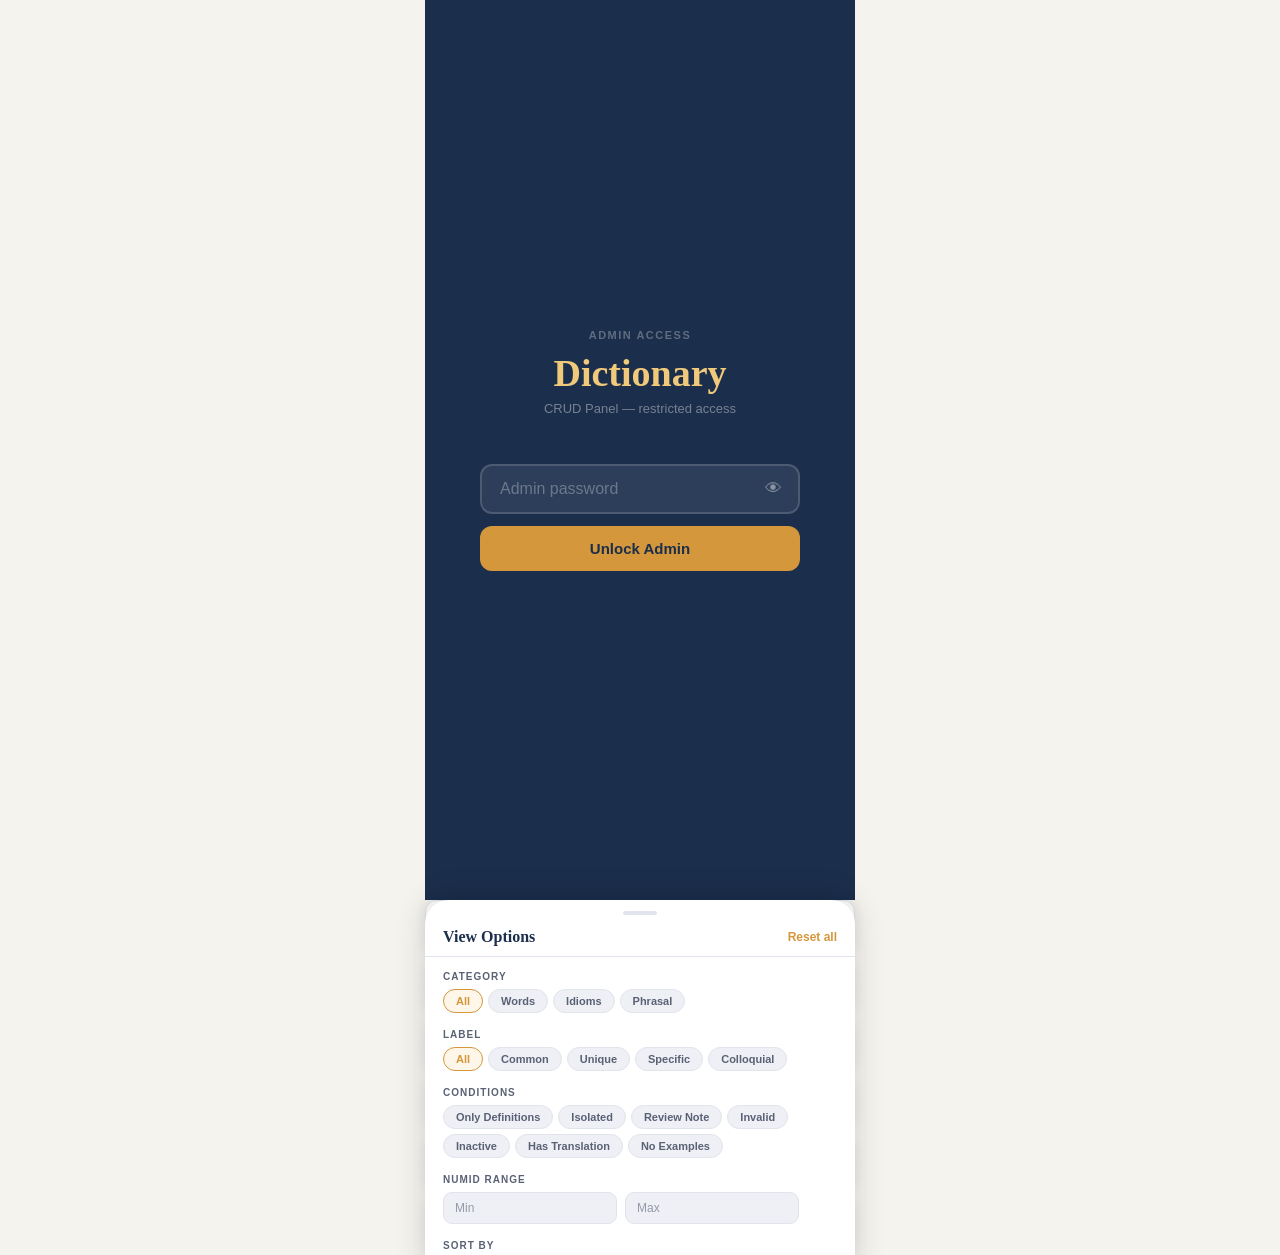
==== commit fec06580: "Update print statement from 'Hello' to 'Goodbye'" ====
--- a/crud/index.html
+++ b/crud/index.html
@@ -9,6 +9,12 @@
 </head>
 <body>
 
+<!-- ══ LOADING ══ -->
+<div class="loading-overlay hidden" id="loadingOverlay">
+  <div class="loading-spinner"></div>
+  <div class="loading-text" id="loadingText">Loading words…</div>
+</div>
+
 <!-- ══ GATE ══ -->
 <div class="screen active" id="gateScreen">
   <div class="gate-wrap">
@@ -30,7 +36,7 @@
 <div class="screen" id="crudScreen">
 
   <nav class="navbar">
-    <div class="app-title">Admin</div>
+    <div class="navbar-left"><div class="app-title">Admin</div><div class="sync-label" id="syncLabel">Not synced</div></div>
     <div class="nav-right">
       <button class="nav-btn" onclick="openOptions()">
         <svg viewBox="0 0 24 24" width="12" height="12" fill="none" stroke="currentColor" stroke-width="2"><line x1="4" y1="6" x2="20" y2="6"/><line x1="8" y1="12" x2="20" y2="12"/><line x1="4" y1="18" x2="20" y2="18"/><circle cx="4" cy="12" r="2" fill="currentColor" stroke="none"/></svg>
@@ -77,14 +83,13 @@
         <span class="view-count">1,866 words</span>
         <span class="view-selected-label" id="selectedLabel">0 selected</span>
       </div>
-      <div id="wordTilesList">
-
-        <div class="word-tile" data-uid="1" data-word="Proclivity" data-numid="1.0" data-cat="Word" data-label="" data-note="0" data-def="A tendency to choose or do something regularly; an inclination or predisposition toward a particular thing.">
-          <div class="tile-inner">
-            <div class="tile-body">
-              <div class="tile-line1"><span class="tile-word">Proclivity</span><span class="tile-numid-wrap"><span class="tile-bracket">[</span><span class="tile-numid">1.0</span><span class="tile-bracket">]</span></span></div>
-              <div class="tile-line2"><span class="tile-meta-text">D | E <span class="meta-dim">| T | TE</span></span></div>
-            </div>
+      <div id="wordTilesList"></div>
+      <div class="empty-state hidden" id="viewEmpty">
+        <div class="empty-state-icon">🔍</div>
+        <div>No words found</div>
+        <div style="font-size:11px;margin-top:4px">Try a different search or filter</div>
+      </div>
+    </div>
             <div class="tile-right"><span class="tile-badge badge-word">Word</span><div class="tile-check">✓</div></div>
           </div>
         </div>
@@ -221,7 +226,7 @@
       </div>
       <div class="form-actions">
         <button class="btn-secondary" onclick="resetForm()">Reset</button>
-        <button class="btn-primary" onclick="queueAction('create')">Queue Word</button>
+        <button class="btn-primary" onclick="queueCreate()">Queue Word</button>
       </div>
     </div>
 
@@ -303,23 +308,23 @@
     <button class="sidebar-close" onclick="closeMenu()">✕</button>
   </div>
   <div class="sidebar-section-label">Word Operations</div>
-  <button class="menu-item" id="menuAdd" onclick="closeMenu();openOpModal('add')">
+  <button class="menu-item" onclick="closeMenu();openOpModal('add')">
     <div class="menu-icon mi-add"><svg viewBox="0 0 24 24" width="14" height="14" fill="none" stroke="currentColor" stroke-width="2.5"><line x1="12" y1="5" x2="12" y2="19"/><line x1="5" y1="12" x2="19" y2="12"/></svg></div>
     <div class="menu-text"><div class="menu-label">Add</div><div class="menu-desc">New word in same or opposite group</div></div>
   </button>
-  <button class="menu-item" id="menuEdit" onclick="closeMenu();openOpModal('edit')">
+  <button class="menu-item" onclick="closeMenu();openOpModal('edit')">
     <div class="menu-icon mi-edit"><svg viewBox="0 0 24 24" width="14" height="14" fill="none" stroke="currentColor" stroke-width="2"><path d="M11 4H4a2 2 0 0 0-2 2v14a2 2 0 0 0 2 2h14a2 2 0 0 0 2-2v-7"/><path d="M18.5 2.5a2.121 2.121 0 0 1 3 3L12 15l-4 1 1-4 9.5-9.5z"/></svg></div>
     <div class="menu-text"><div class="menu-label">Edit</div><div class="menu-desc">Full form — all fields</div></div>
   </button>
-  <button class="menu-item" id="menuUpdate" onclick="closeMenu();openOpModal('update')">
+  <button class="menu-item" onclick="closeMenu();openOpModal('update')">
     <div class="menu-icon mi-update"><svg viewBox="0 0 24 24" width="14" height="14" fill="none" stroke="currentColor" stroke-width="2"><path d="M12 20h9"/><path d="M16.5 3.5a2.121 2.121 0 0 1 3 3L7 19l-4 1 1-4L16.5 3.5z"/></svg></div>
     <div class="menu-text"><div class="menu-label">Update</div><div class="menu-desc">Non-essential fields only</div></div>
   </button>
-  <button class="menu-item" id="menuRename" onclick="closeMenu();openOpModal('rename')">
+  <button class="menu-item" onclick="closeMenu();openOpModal('rename')">
     <div class="menu-icon mi-rename"><svg viewBox="0 0 24 24" width="14" height="14" fill="none" stroke="currentColor" stroke-width="2"><path d="M17 3a2.828 2.828 0 1 1 4 4L7.5 20.5 2 22l1.5-5.5L17 3z"/></svg></div>
     <div class="menu-text"><div class="menu-label">Rename</div><div class="menu-desc">Change the word string</div></div>
   </button>
-  <button class="menu-item" id="menuRegroup" onclick="closeMenu();openOpModal('regroup')">
+  <button class="menu-item" onclick="closeMenu();openOpModal('regroup')">
     <div class="menu-icon mi-regroup"><svg viewBox="0 0 24 24" width="14" height="14" fill="none" stroke="currentColor" stroke-width="2"><path d="M21 16V8a2 2 0 0 0-1-1.73l-7-4a2 2 0 0 0-2 0l-7 4A2 2 0 0 0 3 8v8a2 2 0 0 0 1 1.73l7 4a2 2 0 0 0 2 0l7-4A2 2 0 0 0 21 16z"/></svg></div>
     <div class="menu-text"><div class="menu-label">Regroup</div><div class="menu-desc">Change NumId — move word group</div></div>
   </button>
@@ -331,11 +336,11 @@
   </button>
   <div class="sidebar-divider"></div>
   <div class="sidebar-section-label">Status</div>
-  <button class="menu-item" id="menuDisable" onclick="closeMenu();openOpModal('disable')">
+  <button class="menu-item" onclick="closeMenu();openOpModal('disable')">
     <div class="menu-icon mi-disable"><svg viewBox="0 0 24 24" width="14" height="14" fill="none" stroke="currentColor" stroke-width="2"><circle cx="12" cy="12" r="10"/><line x1="4.93" y1="4.93" x2="19.07" y2="19.07"/></svg></div>
     <div class="menu-text"><div class="menu-label">Disable</div><div class="menu-desc">Toggle active — hide word everywhere</div></div>
   </button>
-  <button class="menu-item" id="menuTrash" onclick="closeMenu();openOpModal('trash')">
+  <button class="menu-item" onclick="closeMenu();openOpModal('trash')">
     <div class="menu-icon mi-trash"><svg viewBox="0 0 24 24" width="14" height="14" fill="none" stroke="currentColor" stroke-width="2"><polyline points="3 6 5 6 21 6"/><path d="M19 6l-1 14a2 2 0 0 1-2 2H8a2 2 0 0 1-2-2L5 6"/><path d="M9 6V4h6v2"/></svg></div>
     <div class="menu-text"><div class="menu-label">Trash</div><div class="menu-desc">Set NumId → 0, word becomes invalid</div></div>
   </button>
@@ -347,92 +352,115 @@
   <div class="options-handle"></div>
   <div class="options-header">
     <span class="options-title">View Options</span>
-    <button class="options-reset" onclick="showToast('Options reset')">Reset all</button>
+    <button class="options-reset" onclick="resetOptions()">Reset all</button>
   </div>
   <div class="options-body">
-    <div><div class="opt-group-label">Category</div><div class="opt-chips"><div class="opt-chip active" onclick="toggleChip(this)">All</div><div class="opt-chip" onclick="toggleChip(this)">Words</div><div class="opt-chip" onclick="toggleChip(this)">Idioms</div><div class="opt-chip" onclick="toggleChip(this)">Phrasal</div></div></div>
-    <div><div class="opt-group-label">Label</div><div class="opt-chips"><div class="opt-chip active" onclick="toggleChip(this)">All</div><div class="opt-chip" onclick="toggleChip(this)">Common</div><div class="opt-chip" onclick="toggleChip(this)">Unique</div><div class="opt-chip" onclick="toggleChip(this)">Specific</div><div class="opt-chip" onclick="toggleChip(this)">Colloquial</div></div></div>
-    <div><div class="opt-group-label">Conditions</div><div class="opt-chips"><div class="opt-chip" onclick="toggleChip(this)">Only Definitions</div><div class="opt-chip ant-chip" onclick="toggleChip(this)">Isolated</div><div class="opt-chip" onclick="toggleChip(this)">Review Note</div><div class="opt-chip danger-chip" onclick="toggleChip(this)">Invalid</div><div class="opt-chip danger-chip" onclick="toggleChip(this)">Inactive</div><div class="opt-chip" onclick="toggleChip(this)">Has Translation</div><div class="opt-chip" onclick="toggleChip(this)">No Examples</div></div></div>
-    <div><div class="opt-group-label">NumId Range</div><div class="form-row" style="gap:8px"><input class="form-input" type="number" placeholder="Min" style="font-size:12px;padding:8px 11px"/><input class="form-input" type="number" placeholder="Max" style="font-size:12px;padding:8px 11px"/></div></div>
+    <div><div class="opt-group-label">Category</div><div class="opt-chips" id="filterCategory">
+        <div class="opt-chip active" data-value="all"     onclick="toggleChip(this)">All</div>
+        <div class="opt-chip"        data-value="word"    onclick="toggleChip(this)">Words</div>
+        <div class="opt-chip"        data-value="idiom"   onclick="toggleChip(this)">Idioms</div>
+        <div class="opt-chip"        data-value="phrasal" onclick="toggleChip(this)">Phrasal</div>
+      </div></div>
+    <div><div class="opt-group-label">Label</div><div class="opt-chips" id="filterUsage">
+        <div class="opt-chip active" data-value="all"        onclick="toggleChip(this)">All</div>
+        <div class="opt-chip"        data-value="common"     onclick="toggleChip(this)">Common</div>
+        <div class="opt-chip"        data-value="unique"     onclick="toggleChip(this)">Unique</div>
+        <div class="opt-chip"        data-value="specific"   onclick="toggleChip(this)">Specific</div>
+        <div class="opt-chip"        data-value="colloquial" onclick="toggleChip(this)">Colloquial</div>
+      </div></div>
+    <div><div class="opt-group-label">Conditions</div><div class="opt-chips" id="filterConditions">
+        <div class="opt-chip"             data-cond="onlyDefs"       onclick="toggleChip(this)">Only Definitions</div>
+        <div class="opt-chip ant-chip"    data-cond="isolated"       onclick="toggleChip(this)">Isolated</div>
+        <div class="opt-chip"             data-cond="reviewNote"     onclick="toggleChip(this)">Review Note</div>
+        <div class="opt-chip danger-chip" data-cond="invalid"        onclick="toggleChip(this)">Invalid</div>
+        <div class="opt-chip danger-chip" data-cond="inactive"       onclick="toggleChip(this)">Inactive</div>
+        <div class="opt-chip"             data-cond="hasTranslation" onclick="toggleChip(this)">Has Translation</div>
+        <div class="opt-chip ant-chip"    data-cond="noExamples"     onclick="toggleChip(this)">No Examples</div>
+      </div></div>
+    <div><div class="opt-group-label">NumId Range</div><div class="form-row" style="gap:8px"><input class="form-input" id="filterNumidMin" type="number" placeholder="Min" style="font-size:12px;padding:8px 11px"/><input class="form-input" id="filterNumidMax" type="number" placeholder="Max" style="font-size:12px;padding:8px 11px"/></div></div>
     <div>
       <div class="opt-group-label">Sort By</div>
-      <div class="sort-option active" onclick="selectSort(this)"><div class="sort-dot"></div><span class="sort-option-label">Word A → Z</span></div>
-      <div class="sort-option" onclick="selectSort(this)"><div class="sort-dot"></div><span class="sort-option-label">Word Z → A</span></div>
-      <div class="sort-option" onclick="selectSort(this)"><div class="sort-dot"></div><span class="sort-option-label">NumId Low → High</span></div>
-      <div class="sort-option" onclick="selectSort(this)"><div class="sort-dot"></div><span class="sort-option-label">NumId High → Low</span></div>
-      <div class="sort-option" onclick="selectSort(this)"><div class="sort-dot"></div><span class="sort-option-label">Creation Date (newest)</span></div>
-      <div class="sort-option" onclick="selectSort(this)"><div class="sort-dot"></div><span class="sort-option-label">Creation Date (oldest)</span></div>
+      <div class="sort-option active" data-sort="word_asc" onclick="selectSort(this)"><div class="sort-dot"></div><span class="sort-option-label">Word A → Z</span></div>
+      <div class="sort-option" data-sort="word_desc" onclick="selectSort(this)"><div class="sort-dot"></div><span class="sort-option-label">Word Z → A</span></div>
+      <div class="sort-option" data-sort="numid_asc" onclick="selectSort(this)"><div class="sort-dot"></div><span class="sort-option-label">NumId Low → High</span></div>
+      <div class="sort-option" data-sort="numid_desc" onclick="selectSort(this)"><div class="sort-dot"></div><span class="sort-option-label">NumId High → Low</span></div>
+      <div class="sort-option" data-sort="date_newest" onclick="selectSort(this)"><div class="sort-dot"></div><span class="sort-option-label">Creation Date (newest)</span></div>
+      <div class="sort-option" data-sort="date_oldest" onclick="selectSort(this)"><div class="sort-dot"></div><span class="sort-option-label">Creation Date (oldest)</span></div>
+    </div>
+    <div style="display:flex;gap:8px;padding-top:4px;">
+      <button class="btn-secondary" style="font-size:12px;padding:11px;border-radius:10px" onclick="resetOptions()">Reset</button>
+      <button class="btn-primary" style="font-size:12px;padding:11px;border-radius:10px;flex:2" onclick="applyOptions()">Apply</button>
     </div>
   </div>
 </div>
 
 <!-- ══ OPERATION MODALS ══ -->
 <div class="modal-overlay" id="editModal">
-  <div class="modal"><div class="modal-handle"></div><span class="op-badge op-edit">✏ Edit</span><div class="modal-title">Proclivity</div><div class="modal-subtitle">Full edit — all fields queued to Commits</div>
-  <div class="form-field" style="margin-bottom:11px"><label class="form-label">Word</label><input class="form-input" type="text" value="Proclivity"/></div>
+  <div class="modal"><div class="modal-handle"></div><span class="op-badge op-edit">✏ Edit</span><div class="modal-title" id="editModalTitle"></div><div class="modal-subtitle">Full edit — all fields queued to Commits</div>
+  <div class="form-field" style="margin-bottom:11px"><label class="form-label">Word</label><input class="form-input" id="editWord" type="text" value=""/></div>
   <div class="form-row" style="margin-bottom:11px"><div class="form-field"><label class="form-label">Category</label><select class="form-select"><option>Word</option><option>Idiom / Phrase</option><option>Phrasal Verb / Prep.</option></select></div><div class="form-field"><label class="form-label">Label</label><select class="form-select"><option>Common</option><option>Unique</option><option>Specific</option><option>Colloquial</option></select></div></div>
-  <div class="form-field" style="margin-bottom:11px"><label class="form-label">NumId</label><input class="form-input" type="number" value="1.0"/></div>
-  <div class="form-field" style="margin-bottom:11px"><label class="form-label">Grammatical Role</label><input class="form-input" type="text" value="Common Noun"/></div>
-  <div class="form-field" style="margin-bottom:11px"><label class="form-label">Definition 1</label><textarea class="form-input">A tendency to choose or do something regularly.</textarea></div>
+  <div class="form-field" style="margin-bottom:11px"><label class="form-label">NumId</label><input class="form-input" id="editNumid" type="number" value=""/></div>
+  <div class="form-field" style="margin-bottom:11px"><label class="form-label">Grammatical Role</label><input class="form-input" id="editRole" type="text" value=""/></div>
+  <div class="form-field" style="margin-bottom:11px"><label class="form-label">Definition 1</label><textarea class="form-input" id="editDef1"></textarea></div>
   <div class="form-field" style="margin-bottom:11px"><label class="form-label">Definition 2</label><textarea class="form-input" placeholder="Optional…"></textarea></div>
-  <div class="toggle-row"><div><div class="toggle-label">Active</div></div><label class="toggle"><input type="checkbox" checked/><span class="toggle-slider"></span></label></div>
-  <div class="toggle-row"><div><div class="toggle-label">Review Note</div></div><label class="toggle"><input type="checkbox"/><span class="toggle-slider"></span></label></div>
-  <div class="comment-box"><div class="comment-box-label">📌 Admin Comment</div><textarea placeholder="Internal note…"></textarea></div>
-  <div class="modal-btn-row"><button class="btn-secondary" onclick="closeModal('editModal')">Cancel</button><button class="btn-primary" onclick="closeModal('editModal');queueAction('edit')">Queue Edit</button></div>
+  <div class="toggle-row"><div><div class="toggle-label">Active</div></div><label class="toggle"><input type="checkbox" id="editActive" checked/><span class="toggle-slider"></span></label></div>
+  <div class="toggle-row"><div><div class="toggle-label">Review Note</div></div><label class="toggle"><input type="checkbox" id="editReview"/><span class="toggle-slider"></span></label></div>
+  <div class="comment-box"><div class="comment-box-label">📌 Admin Comment</div><textarea id="editComment" placeholder="Internal note…"></textarea></div>
+  <div class="modal-btn-row"><button class="btn-secondary" onclick="closeModal('editModal')">Cancel</button><button class="btn-primary" onclick="queueFromModal('edit','editModal')">Queue Edit</button></div>
   </div>
 </div>
 
 <div class="modal-overlay" id="updateModal">
-  <div class="modal"><div class="modal-handle"></div><span class="op-badge op-update">📝 Update</span><div class="modal-title">Proclivity</div><div class="modal-subtitle">Non-essential fields only</div>
-  <div class="form-field" style="margin-bottom:11px"><label class="form-label">Label</label><select class="form-select"><option>Common</option><option>Unique</option><option>Specific</option><option>Colloquial</option></select></div>
-  <div class="form-field" style="margin-bottom:11px"><label class="form-label">Grammatical Role</label><input class="form-input" type="text" value="Common Noun"/></div>
-  <div class="form-field" style="margin-bottom:11px"><label class="form-label">Definition 1</label><textarea class="form-input">A tendency to choose or do something regularly.</textarea></div>
-  <div class="form-field" style="margin-bottom:11px"><label class="form-label">Definition 2</label><textarea class="form-input" placeholder="Optional…"></textarea></div>
-  <div class="comment-box"><div class="comment-box-label">📌 Admin Comment</div><textarea placeholder="Internal note…"></textarea></div>
-  <div class="modal-btn-row"><button class="btn-secondary" onclick="closeModal('updateModal')">Cancel</button><button class="btn-primary" onclick="closeModal('updateModal');queueAction('update')">Queue Update</button></div>
+  <div class="modal"><div class="modal-handle"></div><span class="op-badge op-update">📝 Update</span><div class="modal-title" id="updateModalTitle"></div><div class="modal-subtitle">Non-essential fields only</div>
+  <div class="form-field" style="margin-bottom:11px"><label class="form-label">Label</label><select class="form-select" id="updateUsage"><option value="0">Common</option><option value="1">Unique</option><option value="2">Specific</option><option value="3">Colloquial</option></select></div>
+  <div class="form-field" style="margin-bottom:11px"><label class="form-label">Grammatical Role</label><input class="form-input" id="updateRole" type="text" value=""/></div>
+  <div class="form-field" style="margin-bottom:11px"><label class="form-label">Definition 1</label><textarea class="form-input" id="updateDef1"></textarea></div>
+  <div class="form-field" style="margin-bottom:11px"><label class="form-label">Definition 2</label><textarea class="form-input" id="updateDef2" placeholder="Optional…"></textarea></div>
+  <div class="comment-box"><div class="comment-box-label">📌 Admin Comment</div><textarea id="updateComment" placeholder="Internal note…"></textarea></div>
+  <div class="modal-btn-row"><button class="btn-secondary" onclick="closeModal('updateModal')">Cancel</button><button class="btn-primary" onclick="queueFromModal('update','updateModal')">Queue Update</button></div>
   </div>
 </div>
 
 <div class="modal-overlay" id="renameModal">
-  <div class="modal"><div class="modal-handle"></div><span class="op-badge op-rename">Aa Rename</span><div class="modal-title">Rename Word</div><div class="modal-subtitle">Category shown for context</div>
+  <div class="modal"><div class="modal-handle"></div><span class="op-badge op-rename">Aa Rename</span><div class="modal-title">Rename Word</div><div class="modal-subtitle" id="renameCurrentLabel">Current: —</div>
   <div class="form-field" style="margin-bottom:11px"><label class="form-label">Category</label><select class="form-select" disabled><option>Word</option></select></div>
-  <div class="form-field" style="margin-bottom:11px"><label class="form-label">New Word String</label><input class="form-input" type="text" value="Proclivity"/></div>
-  <div class="comment-box"><div class="comment-box-label">📌 Admin Comment</div><textarea placeholder="Internal note…"></textarea></div>
-  <div class="modal-btn-row"><button class="btn-secondary" onclick="closeModal('renameModal')">Cancel</button><button class="btn-primary" onclick="closeModal('renameModal');queueAction('rename')">Queue Rename</button></div>
+  <div class="form-field" style="margin-bottom:11px"><label class="form-label">New Word String</label><input class="form-input" id="renameWord" type="text" value=""/></div>
+  <div class="comment-box"><div class="comment-box-label">📌 Admin Comment</div><textarea id="renameComment" placeholder="Internal note…"></textarea></div>
+  <div class="modal-btn-row"><button class="btn-secondary" onclick="closeModal('renameModal')">Cancel</button><button class="btn-primary" onclick="queueFromModal('rename','renameModal')">Queue Rename</button></div>
   </div>
 </div>
 
 <div class="modal-overlay" id="regroupModal">
-  <div class="modal"><div class="modal-handle"></div><span class="op-badge op-regroup">⬡ Regroup</span><div class="modal-title">Regroup Word</div><div class="modal-subtitle">Change NumId — moves to a different group</div>
+  <div class="modal"><div class="modal-handle"></div><span class="op-badge op-regroup">⬡ Regroup</span><div class="modal-title">Regroup Word</div><div class="modal-subtitle" id="regroupCurrentLabel">Current: —</div>
   <div class="form-field" style="margin-bottom:11px"><label class="form-label">Category</label><select class="form-select" disabled><option>Word</option></select></div>
-  <div class="form-field" style="margin-bottom:4px"><label class="form-label">New NumId</label><input class="form-input" type="number" step="0.1" placeholder="e.g. 12.0"/><div class="numid-hint">Current: 1.0 · Positive = synonym · Negative = antonym</div></div>
-  <div class="comment-box" style="margin-top:12px"><div class="comment-box-label">📌 Admin Comment</div><textarea placeholder="Internal note…"></textarea></div>
-  <div class="modal-btn-row"><button class="btn-secondary" onclick="closeModal('regroupModal')">Cancel</button><button class="btn-primary" onclick="closeModal('regroupModal');queueAction('regroup')">Queue Regroup</button></div>
+  <div class="form-field" style="margin-bottom:4px"><label class="form-label">New NumId</label><input class="form-input" id="regroupNumid" type="number" step="0.1" placeholder="e.g. 12.0"/><div class="numid-hint" id="regroupHint">Current: — · Positive = synonym · Negative = antonym</div></div>
+  <div class="comment-box" style="margin-top:12px"><div class="comment-box-label">📌 Admin Comment</div><textarea id="regroupComment" placeholder="Internal note…"></textarea></div>
+  <div class="modal-btn-row"><button class="btn-secondary" onclick="closeModal('regroupModal')">Cancel</button><button class="btn-primary" onclick="queueFromModal('regroup','regroupModal')">Queue Regroup</button></div>
   </div>
 </div>
 
 <div class="modal-overlay" id="addModal">
-  <div class="modal"><div class="modal-handle"></div><span class="op-badge op-add">＋ Add</span><div class="modal-title">Add to Group</div><div class="modal-subtitle">New word pre-filled with group NumId</div>
-  <div class="form-field" style="margin-bottom:11px"><label class="form-label">New Word</label><input class="form-input" type="text" placeholder="Word string…"/></div>
-  <div class="form-row" style="margin-bottom:11px"><div class="form-field"><label class="form-label">Add as</label><select class="form-select"><option>Synonym (1.0)</option><option>Antonym (−1.0)</option></select></div><div class="form-field"><label class="form-label">Category</label><select class="form-select"><option>Word</option><option>Idiom / Phrase</option><option>Phrasal Verb / Prep.</option></select></div></div>
-  <div class="comment-box"><div class="comment-box-label">📌 Admin Comment</div><textarea placeholder="Internal note…"></textarea></div>
-  <div class="modal-btn-row"><button class="btn-secondary" onclick="closeModal('addModal')">Cancel</button><button class="btn-primary" onclick="closeModal('addModal');queueAction('add')">Queue Add</button></div>
+  <div class="modal"><div class="modal-handle"></div><span class="op-badge op-add">＋ Add</span><div class="modal-title">Add to Group</div><div class="modal-subtitle" id="addGroupLabel">No word selected — standalone</div>
+  <div class="form-field" style="margin-bottom:11px"><label class="form-label">New Word</label><input class="form-input" id="addWord" type="text" placeholder="Word string…"/></div>
+  <div class="form-row" style="margin-bottom:11px"><div class="form-field"><label class="form-label">Add as</label><select class="form-select" id="addAs"><option value="syn">Synonym</option><option value="ant">Antonym</option></select></div><div class="form-field"><label class="form-label">Category</label><select class="form-select" id="addCategory"><option value="1">Word</option><option value="2">Idiom / Phrase</option><option value="3">Phrasal Verb / Prep.</option></select></div></div>
+  <div class="comment-box"><div class="comment-box-label">📌 Admin Comment</div><textarea id="addComment" placeholder="Internal note…"></textarea></div>
+  <div class="modal-btn-row"><button class="btn-secondary" onclick="closeModal('addModal')">Cancel</button><button class="btn-primary" onclick="queueFromModal('add','addModal')">Queue Add</button></div>
   </div>
 </div>
 
 <div class="modal-overlay" id="trashModal">
-  <div class="modal"><div class="modal-handle"></div><span class="op-badge op-trash">🗑 Trash</span><div class="modal-title">Trash Word</div><div class="modal-subtitle" style="color:var(--danger)">Sets NumId → 0. Word becomes invalid.</div>
-  <div style="background:var(--danger-bg);border:1px solid var(--danger-border);border-radius:9px;padding:11px 13px;margin-bottom:12px"><div style="font-size:11px;font-weight:700;color:var(--danger);margin-bottom:4px">Auto-comment:</div><div style="font-size:12px;font-family:monospace;color:var(--text)">Original numid=1.0</div></div>
-  <div class="comment-box"><div class="comment-box-label">📌 Admin Comment</div><textarea placeholder="Optional additional note…"></textarea></div>
-  <div class="modal-btn-row"><button class="btn-secondary" onclick="closeModal('trashModal')">Cancel</button><button class="btn-danger" style="flex:2" onclick="closeModal('trashModal');queueAction('trash')">Queue Trash</button></div>
+  <div class="modal"><div class="modal-handle"></div><span class="op-badge op-trash">🗑 Trash</span><div class="modal-title" id="trashModalTitle">Trash Word</div><div class="modal-subtitle" style="color:var(--danger)">Sets NumId → 0. Word becomes invalid.</div>
+  <div style="background:var(--danger-bg);border:1px solid var(--danger-border);border-radius:9px;padding:11px 13px;margin-bottom:12px"><div style="font-size:11px;font-weight:700;color:var(--danger);margin-bottom:4px">Auto-comment:</div><div style="font-size:12px;font-family:monospace;color:var(--text)" id="trashAutoComment">—</div></div>
+  <div class="comment-box"><div class="comment-box-label">📌 Admin Comment</div><textarea id="trashComment" placeholder="Optional additional note…"></textarea></div>
+  <div class="modal-btn-row"><button class="btn-secondary" onclick="closeModal('trashModal')">Cancel</button><button class="btn-danger" style="flex:2" onclick="queueFromModal('trash','trashModal')">Queue Trash</button></div>
   </div>
 </div>
 
 <div class="modal-overlay" id="disableModal">
-  <div class="modal"><div class="modal-handle"></div><span class="op-badge op-disable">⊘ Disable</span><div class="modal-title">Toggle Active</div><div class="modal-subtitle">Word stays intact but hidden everywhere</div>
-  <div class="toggle-row" style="padding:13px 0"><div><div class="toggle-label">Active</div><div class="toggle-sub">Currently active — visible in app</div></div><label class="toggle"><input type="checkbox" checked/><span class="toggle-slider"></span></label></div>
-  <div class="comment-box"><div class="comment-box-label">📌 Admin Comment</div><textarea placeholder="Internal note…"></textarea></div>
-  <div class="modal-btn-row"><button class="btn-secondary" onclick="closeModal('disableModal')">Cancel</button><button class="btn-primary" onclick="closeModal('disableModal');queueAction('disable')">Queue Change</button></div>
+  <div class="modal"><div class="modal-handle"></div><span class="op-badge op-disable">⊘ Disable</span><div class="modal-title" id="disableModalTitle">Toggle Active</div><div class="modal-subtitle" id="disableCurrentStatus">Word stays intact but hidden everywhere</div>
+  <div class="toggle-row" style="padding:13px 0"><div><div class="toggle-label">Active</div><div class="toggle-sub" id="disableCurrentStatus">Currently active — visible in app</div></div><label class="toggle"><input type="checkbox" id="disableActive" checked/><span class="toggle-slider"></span></label></div>
+  <div class="comment-box"><div class="comment-box-label">📌 Admin Comment</div><textarea id="disableComment" placeholder="Internal note…"></textarea></div>
+  <div class="modal-btn-row"><button class="btn-secondary" onclick="closeModal('disableModal')">Cancel</button><button class="btn-primary" onclick="queueFromModal('disable','disableModal')">Queue Change</button></div>
   </div>
 </div>
 
@@ -680,6 +708,8 @@
 
 <div class="toast" id="toastEl"></div>
 
+<script src="../core/state.js"></script>
+<script src="../core/data.js"></script>
 <script src="app.js"></script>
 </body>
 </html>
--- a/core/style.css
+++ b/core/style.css
@@ -0,0 +1,435 @@
+:root {
+  --bg:#F5F3EE; --surface:#FFFFFF; --surface2:#EEF0F5;
+  --navy:#1B2E4B; --navy-light:#2C4470;
+  --syn:#D4973B; --syn-light:#F0C97A; --syn-bg:#FDF6E9;
+  --ant:#2A8C7E; --ant-light:#3DB5A4; --ant-bg:#E8F7F5;
+  --def:#5B9BD5; --def-light:#A8CFEE; --def-bg:#EBF4FB;
+  --accent:#D4973B; --accent-light:#F0C97A; --accent-bg:#FDF6E9;
+  --text:#1A1A2E; --text-secondary:#5A6175;
+  --border:#E2E4EC;
+  --shadow:0 2px 12px rgba(27,46,75,0.08);
+  --shadow-md:0 4px 20px rgba(27,46,75,0.12);
+  --radius:14px;
+  --danger:#C62828; --danger-bg:#FEE2E2; --danger-border:#FECACA;
+  --warn:#b45309; --warn-bg:#fef3c7; --warn-border:#fde68a;
+  --success:#2A8C7E; --success-bg:#E8F7F5;
+}
+*,*::before,*::after{box-sizing:border-box;margin:0;padding:0;}
+body{font-family:'DM Sans',sans-serif;font-size:15px;background:var(--bg);color:var(--text);min-height:100vh;max-width:430px;margin:0 auto;-webkit-tap-highlight-color:transparent;overflow-x:hidden;}
+button{font-family:'DM Sans',sans-serif;cursor:pointer;}
+input,select,textarea{font-family:'DM Sans',sans-serif;}
+
+@keyframes fadeUp{from{opacity:0;transform:translateY(8px)}to{opacity:1;transform:translateY(0)}}
+@keyframes slideUp{from{transform:translateY(100%)}to{transform:translateY(0)}}
+@keyframes slideDown{from{opacity:0;transform:translateY(-6px)}to{opacity:1;transform:translateY(0)}}
+@keyframes popIn{from{opacity:0;transform:scale(.92)}to{opacity:1;transform:scale(1)}}
+
+.screen{display:none;flex-direction:column;min-height:100vh;}
+.screen.active{display:flex;}
+.hidden{display:none!important;}
+
+/* ── GATE ── */
+.gate-wrap{flex:1;display:flex;flex-direction:column;align-items:center;justify-content:center;padding:40px 24px;background:var(--navy);min-height:100vh;}
+.gate-eyebrow{font-size:11px;font-weight:700;letter-spacing:1.5px;text-transform:uppercase;color:rgba(255,255,255,.3);margin-bottom:10px;}
+.gate-title{font-family:'Lora',serif;font-size:38px;font-weight:700;color:var(--accent-light);margin-bottom:6px;}
+.gate-subtitle{font-size:13px;color:rgba(255,255,255,.4);margin-bottom:48px;}
+.gate-form{width:100%;max-width:320px;display:flex;flex-direction:column;gap:12px;}
+.gate-input-wrap{position:relative;display:flex;align-items:center;}
+.gate-input{width:100%;padding:14px 48px 14px 18px;border-radius:12px;border:2px solid rgba(255,255,255,.15);background:rgba(255,255,255,.08);color:#fff;font-size:16px;outline:none;transition:border-color .2s;}
+.gate-input:focus{border-color:var(--accent);}
+.gate-input::placeholder{color:rgba(255,255,255,.3);}
+.gate-eye{position:absolute;right:14px;background:none;border:none;color:rgba(255,255,255,.45);font-size:17px;cursor:pointer;padding:4px;}
+.gate-btn{width:100%;padding:14px;border-radius:12px;border:none;background:var(--accent);color:var(--navy);font-size:15px;font-weight:700;transition:all .18s;}
+.gate-btn:hover{opacity:.9;transform:translateY(-1px);}
+.gate-error{text-align:center;color:#FF6B6B;font-size:13px;font-weight:500;}
+
+/* ── NAVBAR ── */
+.navbar{background:var(--navy);padding:10px 14px;display:flex;align-items:center;justify-content:space-between;position:sticky;top:0;z-index:100;box-shadow:0 2px 8px rgba(0,0,0,.2);min-height:52px;gap:8px;}
+.app-title{font-family:'Lora',serif;font-size:17px;font-weight:700;color:var(--accent-light);white-space:nowrap;}
+.nav-right{display:flex;align-items:center;gap:5px;flex-shrink:0;}
+.nav-btn{height:32px;border-radius:8px;border:none;background:rgba(255,255,255,.08);color:var(--accent-light);display:flex;align-items:center;justify-content:center;gap:4px;transition:all .15s;padding:0 10px;font-size:11px;font-weight:700;font-family:'DM Sans',sans-serif;letter-spacing:.2px;white-space:nowrap;}
+.nav-btn:hover{background:rgba(255,255,255,.16);}
+.nav-btn:active{background:var(--accent);color:var(--navy);}
+.nav-btn.commit-btn{background:rgba(212,151,59,.15);color:var(--accent-light);position:relative;}
+.nav-btn.commit-btn .commit-badge{position:absolute;top:-4px;right:-4px;background:var(--danger);color:#fff;font-size:9px;font-weight:700;min-width:16px;height:16px;border-radius:8px;display:flex;align-items:center;justify-content:center;padding:0 3px;border:2px solid var(--navy);}
+.nav-btn.crud-btn{background:rgba(42,140,126,.2);color:var(--ant-light);}
+.nav-back{width:32px;height:32px;border-radius:8px;border:none;background:rgba(255,255,255,.08);color:rgba(255,255,255,.7);display:flex;align-items:center;justify-content:center;cursor:pointer;transition:all .15s;flex-shrink:0;}
+.nav-back:hover{background:rgba(255,255,255,.16);}
+
+/* ── TABS ── */
+.crud-tabs{background:var(--surface);border-bottom:1px solid var(--border);display:flex;position:sticky;top:52px;z-index:99;}
+.crud-tab{flex:1;padding:11px 6px;border:none;background:none;font-size:11px;font-weight:700;color:var(--text-secondary);cursor:pointer;transition:all .15s;border-bottom:2.5px solid transparent;display:flex;align-items:center;justify-content:center;gap:4px;letter-spacing:.2px;}
+.crud-tab.active{color:var(--accent);border-bottom-color:var(--accent);}
+.crud-tab:hover{color:var(--navy);}
+
+/* ── PANEL BODY ── */
+.crud-body{flex:1;padding:14px 14px 80px;animation:fadeUp .25s ease both;}
+.crud-panel{display:none;}
+.crud-panel.active{display:block;}
+
+/* ── TILES ── */
+.view-controls{display:flex;gap:8px;margin-bottom:10px;align-items:center;}
+.view-search-wrap{position:relative;flex:1;}
+.view-search{width:100%;padding:9px 36px 9px 13px;border-radius:10px;border:1.5px solid var(--border);background:var(--surface);font-size:13px;color:var(--text);outline:none;transition:border-color .2s;box-shadow:var(--shadow);}
+.view-search:focus{border-color:var(--accent);}
+.view-search-icon{position:absolute;right:11px;top:50%;transform:translateY(-50%);color:var(--text-secondary);pointer-events:none;}
+.view-count-bar{display:flex;align-items:center;justify-content:space-between;padding:4px 2px;margin-bottom:8px;}
+.view-count{font-size:11px;color:var(--text-secondary);font-weight:500;}
+.view-selected-label{font-size:11px;font-weight:700;color:var(--accent);display:none;}
+.view-selected-label.show{display:block;}
+.word-tile{background:var(--surface);border-radius:12px;border:1px solid var(--border);box-shadow:var(--shadow);margin-bottom:7px;cursor:pointer;transition:border-color .15s,transform .12s,box-shadow .15s;overflow:hidden;animation:fadeUp .2s ease both;user-select:none;}
+.word-tile:hover{border-color:var(--accent-light);box-shadow:var(--shadow-md);}
+.word-tile.selected{border-color:var(--accent);background:var(--accent-bg);}
+.word-tile.inactive-tile{opacity:.45;}
+.word-tile.invalid-tile{border-color:var(--warn-border);background:var(--warn-bg);}
+.tile-inner{padding:10px 12px;display:flex;align-items:center;gap:8px;}
+.tile-body{flex:1;min-width:0;}
+.tile-line1{display:flex;align-items:baseline;min-width:0;overflow:hidden;}
+.tile-word{font-family:'Lora',serif;font-size:14px;font-weight:600;color:var(--navy);white-space:nowrap;overflow:hidden;text-overflow:ellipsis;min-width:0;flex-shrink:1;}
+.tile-word.invalid{color:var(--warn);}
+.tile-numid-wrap{flex-shrink:0;margin-left:5px;display:inline-flex;align-items:baseline;gap:1px;}
+.tile-bracket{font-size:12px;color:var(--text-secondary);font-weight:400;opacity:.5;}
+.tile-numid{font-size:13px;font-weight:700;font-family:monospace;color:var(--text);}
+.tile-line2{display:flex;align-items:center;margin-top:3px;min-width:0;}
+.tile-meta-text{font-size:10px;color:var(--text-secondary);white-space:nowrap;overflow:hidden;text-overflow:ellipsis;}
+.tile-meta-text .meta-dim{opacity:.4;}
+.tile-right{display:flex;align-items:center;gap:5px;flex-shrink:0;margin-left:8px;}
+.tile-note-icon{font-size:11px;opacity:.6;}
+.tile-badge{font-size:9px;font-weight:700;padding:2px 7px;border-radius:999px;letter-spacing:.2px;white-space:nowrap;}
+.badge-word{background:var(--syn-bg);color:var(--syn);}
+.badge-idiom{background:var(--def-bg);color:var(--def);}
+.badge-phrasal{background:var(--ant-bg);color:var(--ant);}
+.tile-check{width:18px;height:18px;border-radius:50%;border:2px solid var(--border);display:flex;align-items:center;justify-content:center;transition:all .15s;font-size:9px;flex-shrink:0;}
+.word-tile.selected .tile-check{background:var(--accent);border-color:var(--accent);color:#fff;}
+
+/* ── HOLD POPUP ── */
+.hold-overlay{position:fixed;inset:0;background:rgba(0,0,0,.4);z-index:400;opacity:0;pointer-events:none;transition:opacity .2s;}
+.hold-overlay.open{opacity:1;pointer-events:all;}
+.hold-popup{position:fixed;bottom:0;left:50%;transform:translateX(-50%) translateY(100%);width:100%;max-width:430px;background:var(--surface);border-radius:24px 24px 0 0;z-index:401;padding:0 18px 32px;box-shadow:0 -4px 30px rgba(0,0,0,.15);transition:transform .22s ease;}
+.hold-overlay.open .hold-popup{transform:translateX(-50%) translateY(0);}
+.hold-popup-handle{width:34px;height:4px;background:var(--border);border-radius:2px;margin:11px auto 16px;}
+.hold-popup-word{font-family:'Lora',serif;font-size:20px;font-weight:700;color:var(--navy);margin-bottom:3px;}
+.hold-popup-meta{font-size:12px;color:var(--text-secondary);margin-bottom:14px;}
+.hold-popup-def{font-size:13px;color:var(--text);line-height:1.6;margin-bottom:14px;padding:12px 14px;background:var(--surface2);border-radius:10px;}
+.hold-popup-syns{display:flex;flex-wrap:wrap;gap:5px;margin-bottom:18px;}
+.hold-popup-syn{font-size:11px;font-weight:600;padding:3px 10px;border-radius:999px;background:var(--syn-bg);color:var(--syn);}
+.hold-popup-actions{display:flex;gap:8px;}
+.hold-popup-btn{flex:1;padding:12px;border-radius:12px;border:none;font-size:13px;font-weight:700;cursor:pointer;transition:all .15s;}
+.hold-popup-close{background:var(--surface2);color:var(--text-secondary);border:1.5px solid var(--border);}
+.hold-popup-close:hover{border-color:var(--navy);color:var(--navy);}
+.hold-popup-edit{background:var(--navy);color:var(--accent-light);}
+.hold-popup-edit:hover{background:var(--navy-light);}
+
+/* ── FORM ELEMENTS ── */
+.form-section{background:var(--surface);border-radius:var(--radius);border:1px solid var(--border);box-shadow:var(--shadow);margin-bottom:14px;overflow:hidden;}
+.form-section-header{padding:10px 16px;background:var(--navy);display:flex;align-items:center;justify-content:space-between;}
+.form-section-title{font-family:'Lora',serif;font-size:13px;font-weight:600;color:var(--accent-light);}
+.form-section-body{padding:13px 15px;display:flex;flex-direction:column;gap:11px;}
+.form-row{display:flex;gap:9px;}
+.form-field{display:flex;flex-direction:column;gap:4px;flex:1;}
+.form-label{font-size:10px;font-weight:700;text-transform:uppercase;letter-spacing:.7px;color:var(--text-secondary);}
+.form-input{padding:10px 13px;border-radius:9px;border:1.5px solid var(--border);background:var(--surface2);font-size:13px;color:var(--text);outline:none;transition:border-color .2s;}
+.form-input:focus{border-color:var(--accent);background:var(--surface);}
+.form-input::placeholder{color:var(--text-secondary);opacity:.6;}
+textarea.form-input{resize:none;line-height:1.6;min-height:68px;}
+.form-select{padding:10px 32px 10px 13px;border-radius:9px;border:1.5px solid var(--border);background:var(--surface2);background-image:url("data:image/svg+xml,%3Csvg xmlns='http://www.w3.org/2000/svg' width='10' height='7' viewBox='0 0 10 7'%3E%3Cpath fill='%235A6175' d='M5 7L0 0h10z'/%3E%3C/svg%3E");background-repeat:no-repeat;background-position:right 11px center;font-size:13px;color:var(--text);appearance:none;outline:none;transition:border-color .2s;width:100%;}
+.form-select:focus{border-color:var(--accent);background-color:var(--surface);}
+.numid-hint{font-size:10px;color:var(--text-secondary);margin-top:3px;font-style:italic;line-height:1.4;}
+.examples-list{display:flex;flex-direction:column;gap:7px;}
+.example-row{display:flex;gap:7px;align-items:flex-start;}
+.example-row textarea{flex:1;min-height:54px;}
+.example-remove{width:28px;height:28px;flex-shrink:0;margin-top:2px;border-radius:7px;border:1.5px solid var(--danger-border);background:var(--danger-bg);color:var(--danger);font-size:13px;display:flex;align-items:center;justify-content:center;cursor:pointer;transition:all .15s;}
+.example-remove:hover{background:var(--danger-border);}
+.add-more-btn{width:100%;padding:9px;border-radius:9px;border:1.5px dashed var(--border);background:transparent;font-size:12px;font-weight:600;color:var(--text-secondary);cursor:pointer;transition:all .15s;display:flex;align-items:center;justify-content:center;gap:5px;}
+.add-more-btn:hover{border-color:var(--accent);color:var(--accent);background:var(--accent-bg);}
+.toggle-row{display:flex;align-items:center;justify-content:space-between;padding:9px 0;border-bottom:1px solid var(--border);}
+.toggle-row:last-child{border-bottom:none;padding-bottom:0;}
+.toggle-row:first-child{padding-top:0;}
+.toggle-label{font-size:13px;font-weight:500;color:var(--text);}
+.toggle-sub{font-size:10px;color:var(--text-secondary);margin-top:1px;}
+.toggle{position:relative;width:42px;height:22px;flex-shrink:0;}
+.toggle input{display:none;}
+.toggle-slider{position:absolute;inset:0;background:var(--border);border-radius:22px;cursor:pointer;transition:background .2s;}
+.toggle-slider::before{content:'';position:absolute;width:16px;height:16px;left:3px;top:3px;background:#fff;border-radius:50%;transition:transform .2s;box-shadow:0 1px 3px rgba(0,0,0,.2);}
+.toggle input:checked+.toggle-slider{background:var(--accent);}
+.toggle input:checked+.toggle-slider::before{transform:translateX(20px);}
+
+/* ── BUTTONS ── */
+.form-actions{display:flex;gap:9px;margin-top:4px;}
+.btn-primary{flex:2;padding:13px;border-radius:var(--radius);border:none;background:var(--navy);color:var(--accent-light);font-size:14px;font-weight:700;transition:all .18s;box-shadow:0 4px 12px rgba(27,46,75,.2);cursor:pointer;}
+.btn-primary:hover{background:var(--navy-light);transform:translateY(-1px);}
+.btn-secondary{flex:1;padding:13px;border-radius:var(--radius);border:1.5px solid var(--border);background:var(--surface2);font-size:14px;font-weight:600;color:var(--text-secondary);cursor:pointer;transition:all .15s;}
+.btn-secondary:hover{border-color:var(--navy);color:var(--navy);}
+.btn-danger{flex:1;padding:13px;border-radius:var(--radius);border:none;background:var(--danger-bg);color:var(--danger);font-size:14px;font-weight:700;cursor:pointer;transition:all .15s;}
+.btn-danger:hover{background:var(--danger-border);}
+.comment-box{background:var(--warn-bg);border:1px solid var(--warn-border);border-radius:10px;padding:11px 13px;margin-top:12px;}
+.comment-box-label{font-size:10px;font-weight:700;text-transform:uppercase;letter-spacing:.7px;color:var(--warn);margin-bottom:5px;}
+.comment-box textarea{width:100%;background:none;border:none;outline:none;font-family:'DM Sans',sans-serif;font-size:13px;color:var(--text);resize:none;min-height:48px;line-height:1.5;}
+
+/* ── TRANSPORT ── */
+.import-drop-zone{border:2px dashed var(--border);border-radius:var(--radius);padding:32px 20px;text-align:center;background:var(--surface);cursor:pointer;transition:all .2s;margin-bottom:12px;}
+.import-drop-zone:hover{border-color:var(--accent);background:var(--accent-bg);}
+.import-drop-icon{font-size:28px;margin-bottom:8px;}
+.import-drop-title{font-size:14px;font-weight:600;color:var(--navy);margin-bottom:4px;}
+.import-drop-sub{font-size:12px;color:var(--text-secondary);}
+.import-drop-sub span{color:var(--accent);font-weight:600;}
+.export-section{background:var(--surface);border-radius:var(--radius);border:1px solid var(--border);box-shadow:var(--shadow);overflow:hidden;margin-bottom:12px;}
+.export-header{padding:10px 16px;background:var(--navy);display:flex;align-items:center;justify-content:space-between;}
+.export-title{font-family:'Lora',serif;font-size:13px;font-weight:600;color:var(--accent-light);}
+.export-body{padding:13px 15px;display:flex;flex-direction:column;gap:10px;}
+.export-format-row{display:flex;gap:7px;}
+.format-chip{flex:1;padding:9px;border-radius:9px;border:1.5px solid var(--border);background:var(--surface2);text-align:center;cursor:pointer;transition:all .15s;font-size:12px;font-weight:600;color:var(--text-secondary);}
+.format-chip.active{border-color:var(--accent);background:var(--accent-bg);color:var(--accent);}
+.import-table-wrap{overflow-x:auto;}
+.import-table{width:100%;border-collapse:collapse;font-size:12px;}
+.import-table th{padding:7px 11px;text-align:left;font-size:9px;font-weight:700;text-transform:uppercase;letter-spacing:.7px;color:var(--text-secondary);background:var(--surface2);border-bottom:1px solid var(--border);white-space:nowrap;}
+.import-table td{padding:8px 11px;border-bottom:1px solid var(--border);color:var(--text);max-width:110px;overflow:hidden;text-overflow:ellipsis;white-space:nowrap;}
+.import-table tr:last-child td{border-bottom:none;}
+.import-table tr:hover td{background:var(--surface2);}
+.td-word{font-weight:600;color:var(--navy);}
+.td-id{color:var(--syn);font-weight:600;font-family:monospace;font-size:11px;}
+.td-skip{opacity:.4;}
+.import-summary{background:var(--ant-bg);border:1px solid var(--ant-light);border-radius:var(--radius);padding:13px 16px;margin-bottom:12px;display:flex;gap:14px;}
+.summary-stat{text-align:center;flex:1;}
+.summary-num{font-family:'Lora',serif;font-size:20px;font-weight:700;color:var(--ant);}
+.summary-label{font-size:9px;font-weight:700;text-transform:uppercase;letter-spacing:.6px;color:var(--text-secondary);margin-top:2px;}
+
+/* ── SIDEBAR / MENU ── */
+.sidebar-overlay{position:fixed;inset:0;background:rgba(0,0,0,.4);z-index:200;opacity:0;pointer-events:none;transition:opacity .25s;}
+.sidebar-overlay.open{opacity:1;pointer-events:all;}
+.sidebar{position:fixed;top:0;right:0;bottom:0;width:250px;background:var(--navy);z-index:201;transform:translateX(100%);transition:transform .25s ease;overflow-y:auto;display:flex;flex-direction:column;}
+.sidebar.open{transform:translateX(0);}
+.sidebar-header{padding:14px 16px 11px;border-bottom:1px solid rgba(255,255,255,.1);display:flex;align-items:center;justify-content:space-between;}
+.sidebar-title{font-family:'Lora',serif;font-size:15px;font-weight:700;color:var(--accent-light);}
+.sidebar-close{width:28px;height:28px;border-radius:7px;border:none;background:rgba(255,255,255,.08);color:rgba(255,255,255,.6);font-size:15px;display:flex;align-items:center;justify-content:center;cursor:pointer;transition:all .15s;}
+.sidebar-close:hover{background:rgba(255,255,255,.16);color:#fff;}
+.sidebar-section-label{font-size:9px;font-weight:700;letter-spacing:1.2px;text-transform:uppercase;color:rgba(255,255,255,.3);padding:12px 16px 5px;}
+.menu-item{display:flex;align-items:center;gap:11px;padding:11px 16px;cursor:pointer;transition:background .15s;border:none;background:none;width:100%;text-align:left;}
+.menu-item:hover{background:rgba(255,255,255,.06);}
+.menu-item:active{background:rgba(255,255,255,.12);}
+.menu-item.disabled{opacity:.35;pointer-events:none;}
+.menu-icon{width:32px;height:32px;border-radius:8px;flex-shrink:0;display:flex;align-items:center;justify-content:center;}
+.mi-add{background:rgba(212,151,59,.2);color:var(--accent-light);}
+.mi-edit{background:rgba(91,155,213,.2);color:var(--def-light);}
+.mi-update{background:rgba(91,155,213,.15);color:var(--def-light);}
+.mi-rename{background:rgba(255,255,255,.1);color:rgba(255,255,255,.7);}
+.mi-regroup{background:rgba(42,140,126,.2);color:var(--ant-light);}
+.mi-map{background:rgba(212,151,59,.15);color:var(--accent-light);}
+.mi-trash{background:rgba(198,40,40,.2);color:#ef9a9a;}
+.mi-disable{background:rgba(255,255,255,.08);color:rgba(255,255,255,.5);}
+.mi-publish{background:rgba(42,140,126,.2);color:var(--ant-light);}
+.mi-draft{background:rgba(91,155,213,.15);color:var(--def-light);}
+.mi-drop{background:rgba(255,255,255,.08);color:rgba(255,255,255,.4);}
+.mi-schedule{background:rgba(212,151,59,.15);color:var(--accent-light);}
+.menu-label{font-size:13px;font-weight:600;color:rgba(255,255,255,.9);}
+.menu-desc{font-size:10px;color:rgba(255,255,255,.4);margin-top:1px;}
+.sidebar-divider{height:1px;background:rgba(255,255,255,.08);margin:5px 0;}
+
+/* ── OPTIONS SHEET ── */
+.options-overlay{position:fixed;inset:0;background:rgba(0,0,0,.4);z-index:200;opacity:0;pointer-events:none;transition:opacity .25s;}
+.options-overlay.open{opacity:1;pointer-events:all;}
+.options-sheet{position:fixed;bottom:0;left:50%;transform:translateX(-50%) translateY(100%);width:100%;max-width:430px;background:var(--surface);border-radius:24px 24px 0 0;z-index:201;max-height:80vh;overflow-y:auto;transition:transform .25s ease;box-shadow:0 -4px 30px rgba(0,0,0,.15);}
+.options-sheet.open{transform:translateX(-50%) translateY(0);}
+.options-handle{width:34px;height:4px;background:var(--border);border-radius:2px;margin:11px auto 0;}
+.options-header{padding:13px 18px 10px;display:flex;align-items:center;justify-content:space-between;border-bottom:1px solid var(--border);}
+.options-title{font-family:'Lora',serif;font-size:16px;font-weight:700;color:var(--navy);}
+.options-reset{font-size:12px;font-weight:600;color:var(--accent);background:none;border:none;cursor:pointer;}
+.options-body{padding:14px 18px 32px;display:flex;flex-direction:column;gap:16px;}
+.opt-group-label{font-size:10px;font-weight:700;text-transform:uppercase;letter-spacing:1px;color:var(--text-secondary);margin-bottom:7px;}
+.opt-chips{display:flex;flex-wrap:wrap;gap:5px;}
+.opt-chip{padding:5px 12px;border-radius:999px;border:1.5px solid var(--border);background:var(--surface2);font-size:11px;font-weight:600;color:var(--text-secondary);cursor:pointer;transition:all .15s;}
+.opt-chip:hover{border-color:var(--navy);color:var(--navy);}
+.opt-chip.active{border-color:var(--accent);background:var(--accent-bg);color:var(--accent);}
+.opt-chip.danger-chip.active{border-color:var(--danger);background:var(--danger-bg);color:var(--danger);}
+.opt-chip.ant-chip.active{border-color:var(--ant);background:var(--ant-bg);color:var(--ant);}
+.sort-option{display:flex;align-items:center;gap:9px;padding:9px 13px;border-radius:9px;border:1.5px solid var(--border);background:var(--surface2);cursor:pointer;transition:all .15s;margin-bottom:5px;}
+.sort-option.active{border-color:var(--accent);background:var(--accent-bg);}
+.sort-option-label{font-size:12px;font-weight:500;color:var(--text);flex:1;}
+.sort-option.active .sort-option-label{color:var(--accent);font-weight:600;}
+.sort-dot{width:7px;height:7px;border-radius:50%;border:2px solid var(--border);flex-shrink:0;}
+.sort-option.active .sort-dot{border-color:var(--accent);background:var(--accent);}
+
+/* ── OPERATION MODALS ── */
+.modal-overlay{position:fixed;inset:0;background:rgba(0,0,0,.45);z-index:300;display:flex;align-items:flex-end;justify-content:center;opacity:0;pointer-events:none;transition:opacity .2s;}
+.modal-overlay.open{opacity:1;pointer-events:all;}
+.modal{background:var(--surface);border-radius:24px 24px 0 0;padding:20px 18px 32px;width:100%;max-width:430px;max-height:88vh;overflow-y:auto;box-shadow:0 -4px 30px rgba(0,0,0,.15);transform:translateY(100%);transition:transform .22s ease;}
+.modal-overlay.open .modal{transform:translateY(0);}
+.modal-handle{width:34px;height:4px;background:var(--border);border-radius:2px;margin:0 auto 16px;}
+.modal-title{font-family:'Lora',serif;font-size:17px;font-weight:700;color:var(--navy);margin-bottom:3px;}
+.modal-subtitle{font-size:11px;color:var(--text-secondary);margin-bottom:16px;}
+.modal-btn-row{display:flex;gap:9px;margin-top:16px;}
+.op-badge{display:inline-flex;align-items:center;gap:4px;font-size:10px;font-weight:700;padding:3px 9px;border-radius:999px;margin-bottom:12px;letter-spacing:.3px;}
+.op-add{background:var(--syn-bg);color:var(--syn);}
+.op-edit{background:var(--def-bg);color:var(--def);}
+.op-update{background:var(--def-bg);color:var(--def);}
+.op-rename{background:var(--surface2);color:var(--text-secondary);}
+.op-regroup{background:var(--ant-bg);color:var(--ant);}
+.op-trash{background:var(--danger-bg);color:var(--danger);}
+.op-disable{background:var(--surface2);color:var(--text-secondary);}
+.op-map{background:var(--syn-bg);color:var(--syn);}
+.refword-list{display:flex;flex-direction:column;gap:7px;margin-bottom:9px;}
+.refword-item{display:flex;align-items:center;gap:9px;background:var(--surface2);border-radius:9px;padding:9px 11px;border:1px solid var(--border);}
+.refword-word{font-weight:600;font-size:12px;color:var(--navy);flex:1;}
+.refword-type{font-size:9px;font-weight:700;padding:2px 7px;border-radius:999px;background:var(--syn-bg);color:var(--syn);}
+.refword-conf{font-size:10px;color:var(--text-secondary);}
+.refword-remove{background:none;border:none;color:var(--danger);font-size:13px;cursor:pointer;padding:2px 5px;}
+
+/* ── COMMITS ── */
+.commit-log-item{background:var(--surface);border-radius:12px;border:1px solid var(--border);box-shadow:var(--shadow);margin-bottom:7px;overflow:hidden;animation:fadeUp .2s ease both;cursor:pointer;transition:border-color .15s;}
+.commit-log-item:hover{border-color:var(--accent-light);}
+.commit-log-item.selected{border-color:var(--accent);background:var(--accent-bg);}
+.commit-log-item.state-dropped-item{opacity:.55;}
+.commit-log-item.state-published-item{opacity:.45;}
+.commit-item-header{padding:11px 13px;display:flex;align-items:center;gap:10px;}
+.commit-op-icon{width:30px;height:30px;border-radius:8px;display:flex;align-items:center;justify-content:center;flex-shrink:0;font-size:13px;}
+.commit-item-body{flex:1;min-width:0;}
+.commit-item-word{font-family:'Lora',serif;font-size:13px;font-weight:600;color:var(--navy);white-space:nowrap;overflow:hidden;text-overflow:ellipsis;}
+.commit-item-meta{font-size:10px;color:var(--text-secondary);margin-top:1px;}
+.commit-item-right{display:flex;align-items:center;gap:7px;flex-shrink:0;}
+.commit-state{font-size:9px;font-weight:700;padding:2px 8px;border-radius:999px;flex-shrink:0;letter-spacing:.3px;}
+.state-draft{background:var(--def-bg);color:var(--def);}
+.state-dropped{background:var(--surface2);color:var(--text-secondary);}
+.state-published{background:var(--ant-bg);color:var(--ant);}
+.commit-check{width:18px;height:18px;border-radius:50%;border:2px solid var(--border);display:flex;align-items:center;justify-content:center;transition:all .15s;font-size:9px;flex-shrink:0;}
+.commit-log-item.selected .commit-check{background:var(--accent);border-color:var(--accent);color:#fff;}
+.commits-search-wrap{position:relative;margin-bottom:10px;}
+.commits-search{width:100%;padding:9px 36px 9px 13px;border-radius:10px;border:1.5px solid var(--border);background:var(--surface);font-size:13px;color:var(--text);outline:none;transition:border-color .2s;box-shadow:var(--shadow);}
+.commits-search:focus{border-color:var(--accent);}
+.commits-search-icon{position:absolute;right:11px;top:50%;transform:translateY(-50%);color:var(--text-secondary);pointer-events:none;}
+.commits-count-bar{display:flex;align-items:center;justify-content:space-between;padding:4px 2px;margin-bottom:8px;}
+.commits-count{font-size:11px;color:var(--text-secondary);font-weight:500;}
+.commits-selected-label{font-size:11px;font-weight:700;color:var(--accent);display:none;}
+.commits-selected-label.show{display:block;}
+
+/* ── MAP OVERLAY ── */
+.map-overlay{position:fixed;inset:0;background:var(--bg);z-index:150;transform:translateX(100%);transition:transform .28s ease;display:flex;flex-direction:column;max-width:430px;left:50%;margin-left:-215px;}
+.map-overlay.open{transform:translateX(0);}
+.map-tabs{background:var(--surface);border-bottom:1px solid var(--border);display:flex;position:sticky;top:52px;z-index:99;}
+.map-tab{flex:1;padding:11px 6px;border:none;background:none;font-size:11px;font-weight:700;color:var(--text-secondary);cursor:pointer;transition:all .15s;border-bottom:2.5px solid transparent;display:flex;align-items:center;justify-content:center;gap:4px;letter-spacing:.2px;}
+.map-tab.active{color:var(--accent);border-bottom-color:var(--accent);}
+.map-tab:hover{color:var(--navy);}
+.map-body{flex:1;overflow-y:auto;padding:14px 14px 100px;}
+.map-panel{display:none;}
+.map-panel.active{display:block;}
+.base-word-card{background:var(--navy);border-radius:var(--radius);padding:14px 16px;margin-bottom:14px;box-shadow:var(--shadow-md);position:relative;overflow:hidden;}
+.base-word-card::before{content:'';position:absolute;top:-20px;right:-20px;width:80px;height:80px;border-radius:50%;background:rgba(255,255,255,.04);}
+.base-card-eyebrow{font-size:9px;font-weight:700;letter-spacing:1px;text-transform:uppercase;color:rgba(255,255,255,.35);margin-bottom:5px;}
+.base-card-word{font-family:'Lora',serif;font-size:22px;font-weight:700;color:var(--accent-light);margin-bottom:3px;}
+.base-card-meta{font-size:11px;color:rgba(255,255,255,.45);margin-bottom:10px;font-family:monospace;}
+.base-card-def{font-size:12px;color:rgba(255,255,255,.6);line-height:1.55;border-top:1px solid rgba(255,255,255,.1);padding-top:10px;}
+.base-card-edit{position:absolute;top:12px;right:12px;width:28px;height:28px;border-radius:7px;border:none;background:rgba(255,255,255,.08);color:rgba(255,255,255,.5);font-size:13px;display:flex;align-items:center;justify-content:center;cursor:pointer;transition:all .15s;}
+.base-card-edit:hover{background:rgba(255,255,255,.16);color:var(--accent-light);}
+.ref-count-bar{display:flex;align-items:center;justify-content:space-between;padding:4px 2px;margin-bottom:10px;}
+.ref-count{font-size:11px;color:var(--text-secondary);font-weight:500;}
+.ref-selected-label{font-size:11px;font-weight:700;color:var(--accent);display:none;}
+.ref-selected-label.show{display:block;}
+.ref-list{display:flex;flex-direction:column;gap:0;}
+.ref-row-wrap{border-radius:12px;overflow:hidden;margin-bottom:8px;box-shadow:var(--shadow);}
+.ref-row{background:var(--surface);border:1.5px solid var(--border);border-radius:12px;padding:10px 12px;display:flex;align-items:center;gap:8px;transition:border-color .15s;user-select:none;}
+.ref-row:hover{border-color:var(--accent-light);}
+.ref-row.selected{border-color:var(--accent);background:var(--accent-bg);}
+.ref-row.has-card{border-radius:12px 12px 0 0;border-bottom-color:transparent;}
+.ref-row.empty-row{border:2px dashed var(--accent-light);background:var(--accent-bg);cursor:pointer;justify-content:center;gap:10px;padding:14px 12px;}
+.ref-row.empty-row:hover{border-color:var(--accent);background:#fdf0d9;}
+.empty-row-label{font-size:12px;font-weight:600;color:var(--accent);}
+.empty-row-icon{width:26px;height:26px;border-radius:50%;background:var(--accent);color:#fff;display:flex;align-items:center;justify-content:center;font-size:14px;font-weight:700;flex-shrink:0;}
+.ref-row-left{flex:1;min-width:0;cursor:pointer;}
+.ref-word-line{display:flex;align-items:baseline;gap:5px;min-width:0;}
+.ref-word{font-family:'Lora',serif;font-size:14px;font-weight:600;color:var(--navy);white-space:nowrap;overflow:hidden;text-overflow:ellipsis;}
+.ref-word.null-word{color:var(--text-secondary);font-style:italic;font-family:'DM Sans',sans-serif;font-weight:400;font-size:13px;}
+.ref-numid{font-size:10px;font-family:monospace;color:var(--text-secondary);flex-shrink:0;}
+.ref-meta{display:flex;align-items:center;gap:5px;margin-top:4px;}
+.ref-type-badge{font-size:9px;font-weight:700;padding:2px 7px;border-radius:999px;background:var(--syn-bg);color:var(--syn);letter-spacing:.3px;}
+.ref-sep{font-size:9px;color:var(--border);}
+.ref-conf{font-size:10px;color:var(--text-secondary);}
+.ref-conf.high{color:var(--ant);font-weight:600;}
+.ref-conf.low{color:var(--danger);font-weight:600;}
+.ref-row-actions{display:flex;align-items:center;gap:5px;flex-shrink:0;}
+.ref-del-btn{width:28px;height:28px;border-radius:7px;border:1.5px solid var(--danger-border);background:var(--danger-bg);color:var(--danger);display:flex;align-items:center;justify-content:center;cursor:pointer;transition:all .15s;}
+.ref-del-btn:hover{background:var(--danger-border);}
+.ref-check{width:18px;height:18px;border-radius:50%;border:2px solid var(--border);display:flex;align-items:center;justify-content:center;font-size:9px;flex-shrink:0;transition:all .15s;cursor:pointer;}
+.ref-row.selected .ref-check{background:var(--accent);border-color:var(--accent);color:#fff;}
+.ref-icon-btn{width:30px;height:30px;border-radius:8px;border:1.5px solid var(--border);background:var(--surface2);color:var(--text-secondary);display:flex;align-items:center;justify-content:center;font-size:14px;flex-shrink:0;transition:all .15s;cursor:pointer;}
+.ref-icon-btn:hover{border-color:var(--accent);color:var(--accent);background:var(--accent-bg);}
+.ref-card{background:var(--surface);border:1.5px solid var(--accent);border-top:none;border-radius:0 0 12px 12px;padding:13px;animation:slideDown .18s ease;}
+.binding-tier{display:flex;align-items:center;gap:6px;margin-bottom:12px;padding:6px 10px;border-radius:8px;background:var(--surface2);border:1px solid var(--border);}
+.tier-dot{width:8px;height:8px;border-radius:50%;flex-shrink:0;}
+.tier-dot.isolated{background:var(--text-secondary);}
+.tier-dot.persistent{background:var(--syn);}
+.tier-dot.dynamic{background:var(--def);}
+.tier-dot.frozen{background:var(--ant);}
+.tier-label{font-size:10px;font-weight:600;color:var(--text-secondary);}
+.req-star{color:var(--danger);font-weight:700;}
+.ref-card-section{margin-bottom:12px;}
+.ref-card-label{font-size:9px;font-weight:700;text-transform:uppercase;letter-spacing:.7px;color:var(--text-secondary);margin-bottom:6px;}
+.ref-search-field{position:relative;}
+.ref-search-row{display:flex;gap:7px;margin-bottom:8px;}
+.ref-search-input{width:100%;padding:9px 12px;border-radius:8px;border:1.5px solid var(--border);background:var(--surface2);font-size:12px;color:var(--text);outline:none;transition:border-color .2s;}
+.ref-search-input:focus{border-color:var(--accent);background:var(--surface);}
+.ref-search-input::placeholder{color:var(--text-secondary);opacity:.6;}
+.ref-search-input-label{font-size:9px;font-weight:700;text-transform:uppercase;letter-spacing:.5px;color:var(--text-secondary);margin-bottom:3px;display:block;}
+.ref-dropdown{position:absolute;top:100%;left:0;right:0;background:var(--surface);border:1.5px solid var(--accent);border-top:none;border-radius:0 0 8px 8px;z-index:50;max-height:130px;overflow-y:auto;box-shadow:var(--shadow-md);display:none;}
+.ref-dropdown.show{display:block;}
+.ref-dropdown-item{padding:8px 12px;font-size:12px;cursor:pointer;border-bottom:1px solid var(--border);transition:background .12s;}
+.ref-dropdown-item:last-child{border-bottom:none;}
+.ref-dropdown-item:hover{background:var(--accent-bg);}
+.ref-dropdown-word{font-weight:600;color:var(--navy);}
+.ref-dropdown-meta{font-size:10px;color:var(--text-secondary);margin-top:1px;}
+.ref-selects-row{display:flex;gap:7px;}
+.ref-select-wrap{flex:1;display:flex;flex-direction:column;gap:3px;}
+.ref-select{width:100%;padding:9px 28px 9px 10px;border-radius:8px;border:1.5px solid var(--border);background:var(--surface2);background-image:url("data:image/svg+xml,%3Csvg xmlns='http://www.w3.org/2000/svg' width='10' height='7' viewBox='0 0 10 7'%3E%3Cpath fill='%235A6175' d='M5 7L0 0h10z'/%3E%3C/svg%3E");background-repeat:no-repeat;background-position:right 9px center;font-size:12px;color:var(--text);appearance:none;outline:none;transition:border-color .2s;}
+.ref-select:focus{border-color:var(--accent);background-color:var(--surface);}
+.ref-card-actions{display:flex;gap:7px;margin-top:12px;}
+.ref-card-btn{flex:1;padding:9px;border-radius:9px;border:none;font-size:12px;font-weight:700;cursor:pointer;transition:all .15s;}
+.ref-card-save{background:var(--navy);color:var(--accent-light);}
+.ref-card-save:hover{background:var(--navy-light);}
+.ref-card-clear{background:var(--surface2);color:var(--text-secondary);border:1.5px solid var(--border);}
+.ref-card-clear:hover{border-color:var(--navy);color:var(--navy);}
+.change-row{background:var(--surface);border:1.5px solid var(--border);border-radius:12px;padding:11px 13px;margin-bottom:8px;display:flex;align-items:center;gap:10px;box-shadow:var(--shadow);}
+.change-badge{font-size:9px;font-weight:700;padding:3px 8px;border-radius:999px;flex-shrink:0;letter-spacing:.3px;}
+.change-badge.modified{background:var(--def-bg);color:var(--def);}
+.change-badge.added{background:var(--ant-bg);color:var(--ant);}
+.change-badge.deleted{background:var(--danger-bg);color:var(--danger);}
+.change-body{flex:1;min-width:0;}
+.change-word{font-family:'Lora',serif;font-size:13px;font-weight:600;color:var(--navy);}
+.change-numid{font-size:10px;font-family:monospace;color:var(--text-secondary);font-weight:400;}
+.change-detail{display:flex;align-items:center;gap:5px;margin-top:3px;font-size:10px;}
+.change-prev{color:var(--text-secondary);text-decoration:line-through;opacity:.7;}
+.change-next{color:var(--ant);font-weight:600;}
+.change-revert{font-size:14px;color:var(--text-secondary);cursor:pointer;padding:4px 6px;border-radius:6px;transition:all .15s;}
+.change-revert:hover{background:var(--warn-bg);color:var(--warn);}
+.ie-section{background:var(--surface);border-radius:var(--radius);border:1px solid var(--border);box-shadow:var(--shadow);overflow:hidden;margin-bottom:12px;}
+.ie-header{padding:10px 16px;background:var(--navy);display:flex;align-items:center;justify-content:space-between;}
+.ie-title{font-family:'Lora',serif;font-size:13px;font-weight:600;color:var(--accent-light);}
+.ie-body{padding:13px 15px;display:flex;flex-direction:column;gap:10px;}
+.ie-drop-zone{border:2px dashed var(--border);border-radius:10px;padding:24px 16px;text-align:center;background:var(--surface2);cursor:pointer;transition:all .2s;}
+.ie-drop-zone:hover{border-color:var(--accent);background:var(--accent-bg);}
+.ie-drop-icon{font-size:24px;margin-bottom:6px;}
+.ie-drop-title{font-size:13px;font-weight:600;color:var(--navy);margin-bottom:3px;}
+.ie-drop-sub{font-size:11px;color:var(--text-secondary);}
+.ie-drop-sub span{color:var(--accent);font-weight:600;}
+.matrix-preview{overflow-x:auto;border-radius:8px;border:1px solid var(--border);}
+.matrix-table{width:100%;border-collapse:collapse;font-size:10px;}
+.matrix-table th{padding:6px 8px;background:var(--navy);color:rgba(255,255,255,.6);font-weight:700;letter-spacing:.5px;text-transform:uppercase;white-space:nowrap;text-align:left;}
+.matrix-table td{padding:7px 8px;border-bottom:1px solid var(--border);color:var(--text);white-space:nowrap;}
+.matrix-table tr:last-child td{border-bottom:none;}
+.matrix-table tr:hover td{background:var(--surface2);}
+.td-word{font-weight:600;color:var(--navy);font-family:'Lora',serif;}
+.td-code{font-family:monospace;color:var(--syn);font-weight:700;}
+.td-null{color:var(--text-secondary);opacity:.4;font-style:italic;}
+.td-exists-1{color:var(--ant);font-weight:700;}
+.td-exists-0{color:var(--danger);font-weight:700;}
+.lookup-panel{padding:12px 16px;border-top:1px solid rgba(255,255,255,.1);display:none;}
+.lookup-panel.show{display:block;}
+.lookup-word{font-family:'Lora',serif;font-size:16px;font-weight:700;color:var(--accent-light);margin-bottom:2px;}
+.lookup-meta{font-size:10px;color:rgba(255,255,255,.4);margin-bottom:8px;}
+.lookup-def{font-size:11px;color:rgba(255,255,255,.6);line-height:1.5;background:rgba(255,255,255,.05);border-radius:8px;padding:9px 11px;}
+
+/* ── MISC ── */
+.empty-state{text-align:center;padding:40px 20px;color:var(--text-secondary);font-size:13px;}
+.empty-state-icon{font-size:32px;margin-bottom:10px;}
+.toast{position:fixed;bottom:24px;left:50%;transform:translateX(-50%) translateY(12px);background:var(--navy);color:#fff;font-size:13px;font-weight:500;padding:10px 20px;border-radius:999px;opacity:0;pointer-events:none;transition:all .25s;z-index:999;white-space:nowrap;box-shadow:var(--shadow-md);}
+.toast.show{opacity:1;transform:translateX(-50%) translateY(0);}
+.toast.success{background:var(--ant);}
+.toast.error{background:var(--danger);}
+.toast.warn{background:var(--warn);}
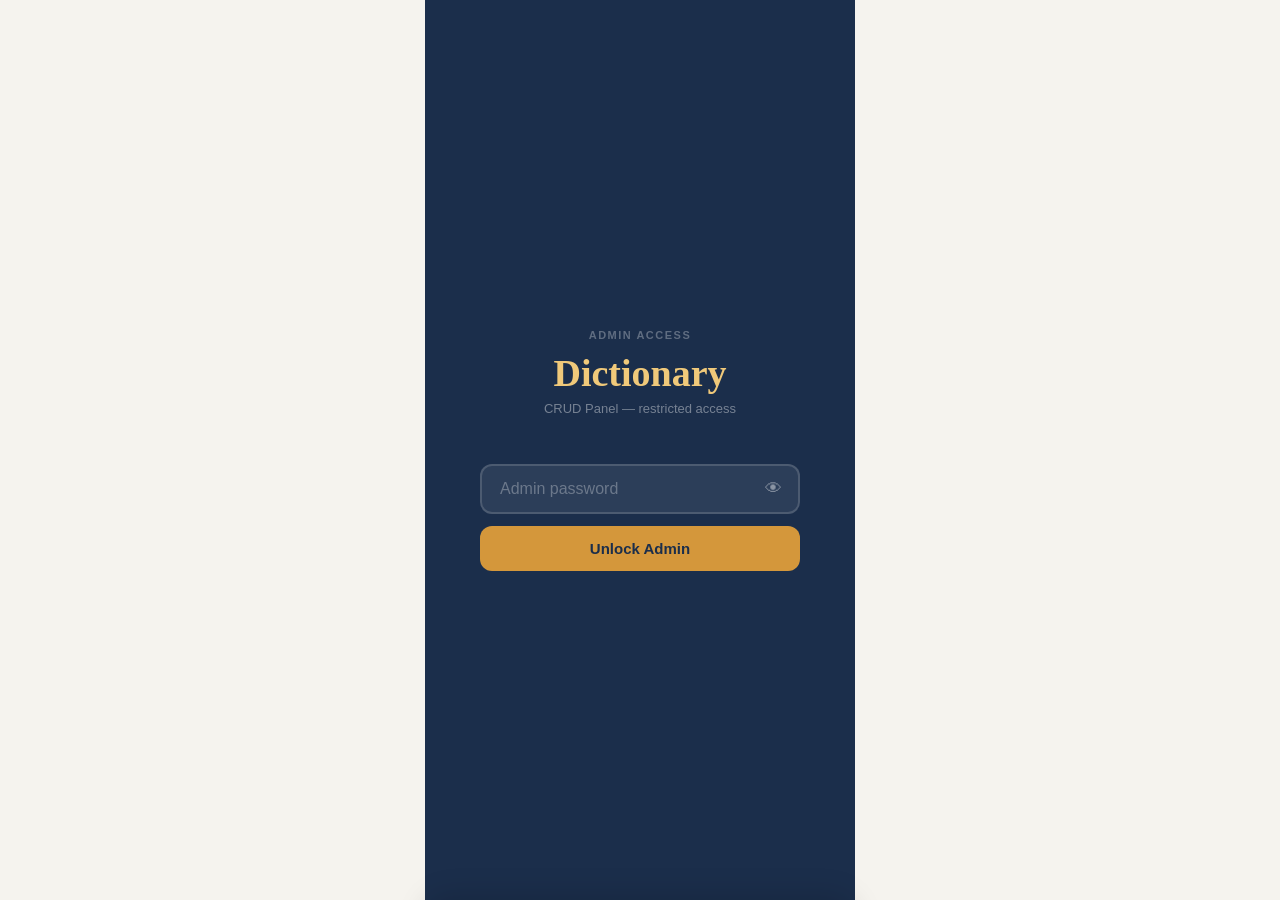
==== commit e5fb1f50: "Remove unused word tiles from index.html Removed multiple word tiles from the index.html file." ====
--- a/crud/index.html
+++ b/crud/index.html
@@ -90,73 +90,6 @@
         <div style="font-size:11px;margin-top:4px">Try a different search or filter</div>
       </div>
     </div>
-            <div class="tile-right"><span class="tile-badge badge-word">Word</span><div class="tile-check">✓</div></div>
-          </div>
-        </div>
-
-        <div class="word-tile" data-uid="2" data-word="Equivocate" data-numid="77.0" data-cat="Word" data-label="Unique" data-note="1" data-def="Use ambiguous language so as to conceal the truth or avoid committing oneself.">
-          <div class="tile-inner">
-            <div class="tile-body">
-              <div class="tile-line1"><span class="tile-word">Equivocate</span><span class="tile-numid-wrap"><span class="tile-bracket">[</span><span class="tile-numid">77.0</span><span class="tile-bracket">]</span></span></div>
-              <div class="tile-line2"><span class="tile-meta-text">Unique | D | E | T | TE</span></div>
-            </div>
-            <div class="tile-right"><span class="tile-note-icon">📌</span><span class="tile-badge badge-word">Word</span><div class="tile-check">✓</div></div>
-          </div>
-        </div>
-
-        <div class="word-tile" data-uid="3" data-word="Weaken" data-numid="-5.0" data-cat="Word" data-label="Specific" data-note="0" data-def="Make or become weaker in power, resolve, or physical strength.">
-          <div class="tile-inner">
-            <div class="tile-body">
-              <div class="tile-line1"><span class="tile-word">Weaken</span><span class="tile-numid-wrap"><span class="tile-bracket">[</span><span class="tile-numid">−5.0</span><span class="tile-bracket">]</span></span></div>
-              <div class="tile-line2"><span class="tile-meta-text">Specific | D <span class="meta-dim">| E | T | TE</span></span></div>
-            </div>
-            <div class="tile-right"><span class="tile-badge badge-word">Word</span><div class="tile-check">✓</div></div>
-          </div>
-        </div>
-
-        <div class="word-tile" data-uid="4" data-word="Burn one's bridges" data-numid="44.0" data-cat="Idiom" data-label="" data-note="0" data-def="Do something that makes it impossible to return to a previous situation.">
-          <div class="tile-inner">
-            <div class="tile-body">
-              <div class="tile-line1"><span class="tile-word">Burn one's bridges</span><span class="tile-numid-wrap"><span class="tile-bracket">[</span><span class="tile-numid">44.0</span><span class="tile-bracket">]</span></span></div>
-              <div class="tile-line2"><span class="tile-meta-text">D | E | T <span class="meta-dim">| TE</span></span></div>
-            </div>
-            <div class="tile-right"><span class="tile-badge badge-idiom">Idiom</span><div class="tile-check">✓</div></div>
-          </div>
-        </div>
-
-        <div class="word-tile inactive-tile" data-uid="5" data-word="Lassitude" data-numid="22.0" data-cat="Word" data-label="Colloquial" data-note="0" data-def="Physical or mental weariness; lack of energy.">
-          <div class="tile-inner">
-            <div class="tile-body">
-              <div class="tile-line1"><span class="tile-word">Lassitude</span><span class="tile-numid-wrap"><span class="tile-bracket">[</span><span class="tile-numid">22.0</span><span class="tile-bracket">]</span></span></div>
-              <div class="tile-line2"><span class="tile-meta-text">Colloquial <span class="meta-dim">| D | E | T | TE</span></span></div>
-            </div>
-            <div class="tile-right"><span class="tile-badge badge-word">Word</span><div class="tile-check">✓</div></div>
-          </div>
-        </div>
-
-        <div class="word-tile invalid-tile" data-uid="6" data-word="Ephemeral" data-numid="0" data-cat="Word" data-label="" data-note="0" data-def="Lasting for a very short time.">
-          <div class="tile-inner">
-            <div class="tile-body">
-              <div class="tile-line1"><span class="tile-word invalid">Ephemeral ⚠</span><span class="tile-numid-wrap"><span class="tile-bracket">[</span><span class="tile-numid" style="color:var(--warn)">0</span><span class="tile-bracket">]</span></span></div>
-              <div class="tile-line2"><span class="tile-meta-text">D <span class="meta-dim">| E | T | TE</span></span></div>
-            </div>
-            <div class="tile-right"><span class="tile-badge badge-word">Word</span><div class="tile-check">✓</div></div>
-          </div>
-        </div>
-
-        <div class="word-tile" data-uid="7" data-word="Cut corners" data-numid="88.0" data-cat="Phrasal" data-label="" data-note="1" data-def="Do something in the easiest or cheapest way, sacrificing quality.">
-          <div class="tile-inner">
-            <div class="tile-body">
-              <div class="tile-line1"><span class="tile-word">Cut corners</span><span class="tile-numid-wrap"><span class="tile-bracket">[</span><span class="tile-numid">88.0</span><span class="tile-bracket">]</span></span></div>
-              <div class="tile-line2"><span class="tile-meta-text">D | E <span class="meta-dim">| T | TE</span></span></div>
-            </div>
-            <div class="tile-right"><span class="tile-note-icon">📌</span><span class="tile-badge badge-phrasal">Phrasal</span><div class="tile-check">✓</div></div>
-          </div>
-        </div>
-
-      </div>
-    </div>
-
     <!-- CREATE TAB -->
     <div class="crud-panel" id="panel-create">
       <div class="form-section">
@@ -708,6 +641,7 @@
 
 <div class="toast" id="toastEl"></div>
 
+<script src="../core/support.js"></script>
 <script src="../core/state.js"></script>
 <script src="../core/data.js"></script>
 <script src="app.js"></script>
